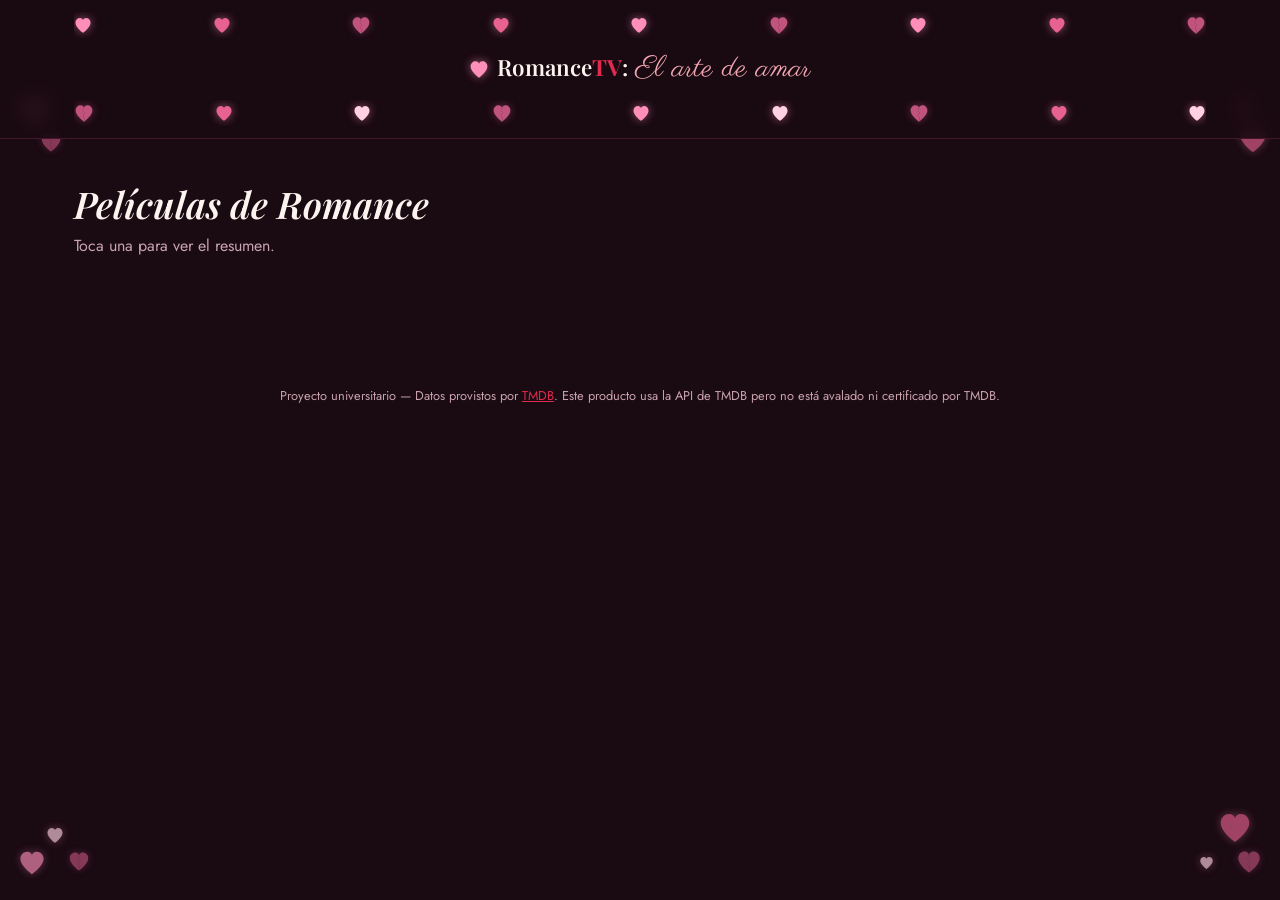
==== index.html @ 28c9f4a8 "Initial commit: Romance TV app Cliente estático (HTML/JS/CSS) que muestra favoritos de TMDB. config." ====
<!DOCTYPE html>
<html lang="es">
<head>
  <meta charset="UTF-8" />
  <meta name="viewport" content="width=device-width, initial-scale=1.0" />
  <title>RomanceTV: El arte de amar</title>
  <link rel="preconnect" href="https://fonts.googleapis.com" />
  <link rel="preconnect" href="https://fonts.gstatic.com" crossorigin />
  <link href="https://fonts.googleapis.com/css2?family=Playfair+Display:ital,wght@0,500;0,600;0,700;1,500;1,600&family=Parisienne&family=Jost:wght@300;400;500&display=swap" rel="stylesheet" />
  <link rel="stylesheet" href="style.css" />
</head>
<body>

  <svg class="sprite" aria-hidden="true" focusable="false">
    <symbol id="corazon" viewBox="0 0 100 94">
      <path fill="currentColor" d="M50 88C50 88 8 58 8 32 8 16 20 6 33 6c9 0 15 6 17 12 2-6 8-12 17-12 13 0 25 10 25 26 0 26-42 56-42 56z"></path>
    </symbol>
    <symbol id="mitad-izq" viewBox="0 0 100 94">
      <path fill="currentColor" d="M50 18c-2-6-8-12-17-12C20 6 8 16 8 32c0 26 42 56 42 56l2-20-8-12 10-12-10-12z"></path>
    </symbol>
    <symbol id="mitad-der" viewBox="0 0 100 94">
      <path fill="currentColor" d="M50 18c2-6 8-12 17-12 13 0 25 10 25 26 0 26-42 56-42 56l2-20-8-12 10-12-10-12z"></path>
    </symbol>
    <symbol id="petalo" viewBox="0 0 100 94">
      <path fill="currentColor" d="M50 6c24 16 36 42 16 66-10 12-22 12-32 0C14 48 26 22 50 6z"></path>
    </symbol>
    <symbol id="flor-sakura" viewBox="0 0 40 40">
      <g fill="currentColor">
        <circle cx="20" cy="9" r="8"></circle>
        <circle cx="30" cy="16" r="8"></circle>
        <circle cx="26" cy="27" r="8"></circle>
        <circle cx="14" cy="27" r="8"></circle>
        <circle cx="10" cy="16" r="8"></circle>
      </g>
      <circle cx="20" cy="18" r="3.5" fill="#f6c667"></circle>
    </symbol>
  </svg>

  <header class="header">
    <div class="header-inner">

      <div class="corazones-fila" aria-hidden="true">
        <svg><use href="#corazon"></use></svg>
        <svg><use href="#corazon"></use></svg>
        <span class="corazon-roto"><svg class="mitad mitad-izq"><use href="#mitad-izq"></use></svg><svg class="mitad mitad-der"><use href="#mitad-der"></use></svg></span>
        <svg><use href="#corazon"></use></svg>
        <svg><use href="#corazon"></use></svg>
        <span class="corazon-roto"><svg class="mitad mitad-izq"><use href="#mitad-izq"></use></svg><svg class="mitad mitad-der"><use href="#mitad-der"></use></svg></span>
        <svg><use href="#corazon"></use></svg>
        <svg><use href="#corazon"></use></svg>
        <span class="corazon-roto"><svg class="mitad mitad-izq"><use href="#mitad-izq"></use></svg><svg class="mitad mitad-der"><use href="#mitad-der"></use></svg></span>
      </div>

      <div class="logo">
        <svg class="logo-corazon" aria-hidden="true"><use href="#corazon"></use></svg>
        <span class="logo-text">Romance<strong>TV</strong>: <em class="script">El arte de amar</em></span>
      </div>

      <div class="corazones-fila" aria-hidden="true">
        <span class="corazon-roto"><svg class="mitad mitad-izq"><use href="#mitad-izq"></use></svg><svg class="mitad mitad-der"><use href="#mitad-der"></use></svg></span>
        <svg><use href="#corazon"></use></svg>
        <svg><use href="#corazon"></use></svg>
        <span class="corazon-roto"><svg class="mitad mitad-izq"><use href="#mitad-izq"></use></svg><svg class="mitad mitad-der"><use href="#mitad-der"></use></svg></span>
        <svg><use href="#corazon"></use></svg>
        <svg><use href="#corazon"></use></svg>
        <span class="corazon-roto"><svg class="mitad mitad-izq"><use href="#mitad-izq"></use></svg><svg class="mitad mitad-der"><use href="#mitad-der"></use></svg></span>
        <svg><use href="#corazon"></use></svg>
        <svg><use href="#corazon"></use></svg>
      </div>

    </div>
  </header>

  <!-- Corazones en las 4 esquinas de la pantalla -->
  <div class="esquina esquina-tl" aria-hidden="true">
    <svg class="e-corazon a"><use href="#corazon"></use></svg>
    <span class="e-corazon b corazon-roto"><svg class="mitad mitad-izq"><use href="#mitad-izq"></use></svg><svg class="mitad mitad-der"><use href="#mitad-der"></use></svg></span>
  </div>
  <div class="esquina esquina-tr" aria-hidden="true">
    <span class="e-corazon a corazon-roto"><svg class="mitad mitad-izq"><use href="#mitad-izq"></use></svg><svg class="mitad mitad-der"><use href="#mitad-der"></use></svg></span>
    <svg class="e-corazon b"><use href="#corazon"></use></svg>
  </div>
  <div class="esquina esquina-bl" aria-hidden="true">
    <svg class="e-corazon a"><use href="#corazon"></use></svg>
    <svg class="e-corazon b"><use href="#corazon"></use></svg>
    <span class="e-corazon c corazon-roto"><svg class="mitad mitad-izq"><use href="#mitad-izq"></use></svg><svg class="mitad mitad-der"><use href="#mitad-der"></use></svg></span>
  </div>
  <div class="esquina esquina-br" aria-hidden="true">
    <span class="e-corazon a corazon-roto"><svg class="mitad mitad-izq"><use href="#mitad-izq"></use></svg><svg class="mitad mitad-der"><use href="#mitad-der"></use></svg></span>
    <svg class="e-corazon b"><use href="#corazon"></use></svg>
    <svg class="e-corazon c"><use href="#corazon"></use></svg>
  </div>

  <!-- Árbol de cerezo floreciendo a la izquierda -->
  <div class="lado lado-izq" aria-hidden="true">
    <svg class="arbol" viewBox="0 0 200 820" preserveAspectRatio="xMinYMax meet">
      <path class="tronco" d="M28 815 C20 760 34 715 24 660 C16 610 30 570 26 520 C20 470 32 430 28 380 C24 330 34 300 30 250 C26 210 36 180 32 140 C29 110 36 95 34 70" fill="none" stroke="#6b4a3a" stroke-width="10" stroke-linecap="round"></path>
      <path class="rama" d="M26 520 C70 505 105 485 145 460" fill="none" stroke="#6b4a3a" stroke-width="7" stroke-linecap="round"></path>
      <path class="rama" d="M28 380 C75 368 115 345 160 320" fill="none" stroke="#6b4a3a" stroke-width="7" stroke-linecap="round"></path>
      <path class="rama" d="M32 140 C68 130 100 112 138 95" fill="none" stroke="#6b4a3a" stroke-width="6" stroke-linecap="round"></path>
      <path class="ramita" d="M34 70 C45 55 40 35 52 18" fill="none" stroke="#6b4a3a" stroke-width="4" stroke-linecap="round"></path>

      <use href="#flor-sakura" class="flor-crecer flor-a" x="133" y="428" width="34" height="34" style="animation-delay:0s"></use>
      <use href="#flor-sakura" class="flor-crecer flor-b" x="153" y="445" width="30" height="30" style="animation-delay:.2s"></use>
      <use href="#flor-sakura" class="flor-crecer flor-c" x="119" y="457" width="26" height="26" style="animation-delay:.4s"></use>
      <use href="#flor-sakura" class="flor-crecer flor-a" x="144" y="469" width="22" height="22" style="animation-delay:.6s"></use>
      <use href="#flor-sakura" class="flor-crecer flor-b" x="128" y="418" width="24" height="24" style="animation-delay:.8s"></use>
      <use href="#flor-sakura" class="flor-crecer flor-b" x="152" y="289" width="32" height="32" style="animation-delay:1s"></use>
      <use href="#flor-sakura" class="flor-crecer flor-a" x="171" y="306" width="28" height="28" style="animation-delay:1.2s"></use>
      <use href="#flor-sakura" class="flor-crecer flor-c" x="137" y="322" width="26" height="26" style="animation-delay:1.4s"></use>
      <use href="#flor-sakura" class="flor-crecer flor-b" x="161" y="329" width="22" height="22" style="animation-delay:1.6s"></use>
      <use href="#flor-sakura" class="flor-crecer flor-a" x="148" y="280" width="20" height="20" style="animation-delay:1.8s"></use>
      <use href="#flor-sakura" class="flor-crecer flor-a" x="130" y="70" width="30" height="30" style="animation-delay:2s"></use>
      <use href="#flor-sakura" class="flor-crecer flor-c" x="115" y="87" width="26" height="26" style="animation-delay:2.2s"></use>
      <use href="#flor-sakura" class="flor-crecer flor-b" x="127" y="59" width="22" height="22" style="animation-delay:2.4s"></use>
      <use href="#flor-sakura" class="flor-crecer flor-a" x="108" y="80" width="20" height="20" style="animation-delay:2.6s"></use>
      <use href="#flor-sakura" class="flor-crecer flor-b" x="47" y="0" width="22" height="22" style="animation-delay:2.8s"></use>
      <use href="#flor-sakura" class="flor-crecer flor-c" x="31" y="16" width="18" height="18" style="animation-delay:3s"></use>
      <use href="#flor-sakura" class="flor-crecer flor-a" x="57" y="22" width="16" height="16" style="animation-delay:3.2s"></use>
      <use href="#flor-sakura" class="flor-crecer flor-c" x="21" y="586" width="18" height="18" style="animation-delay:3.4s"></use>
      <use href="#flor-sakura" class="flor-crecer flor-a" x="18" y="427" width="16" height="16" style="animation-delay:3.6s"></use>
      <use href="#flor-sakura" class="flor-crecer flor-b" x="28" y="187" width="16" height="16" style="animation-delay:3.8s"></use>
    </svg>
  </div>

  <!-- Árbol de cerezo soltando pétalos a la derecha -->
  <div class="lado lado-der" aria-hidden="true">
    <svg class="arbol arbol-der" viewBox="0 0 200 820" preserveAspectRatio="xMinYMax meet">
      <path class="tronco" d="M28 815 C20 760 34 715 24 660 C16 610 30 570 26 520 C20 470 32 430 28 380 C24 330 34 300 30 250 C26 210 36 180 32 140 C29 110 36 95 34 70" fill="none" stroke="#6b4a3a" stroke-width="10" stroke-linecap="round"></path>
      <path class="rama" d="M26 520 C70 505 105 485 145 460" fill="none" stroke="#6b4a3a" stroke-width="7" stroke-linecap="round"></path>
      <path class="rama" d="M28 380 C75 368 115 345 160 320" fill="none" stroke="#6b4a3a" stroke-width="7" stroke-linecap="round"></path>
      <path class="rama" d="M32 140 C68 130 100 112 138 95" fill="none" stroke="#6b4a3a" stroke-width="6" stroke-linecap="round"></path>
      <path class="ramita" d="M34 70 C45 55 40 35 52 18" fill="none" stroke="#6b4a3a" stroke-width="4" stroke-linecap="round"></path>

      <use href="#flor-sakura" class="flor-quieta flor-a" x="133" y="428" width="30" height="30" style="animation-delay:0s"></use>
      <use href="#flor-sakura" class="flor-quieta flor-c" x="119" y="457" width="22" height="22" style="animation-delay:.5s"></use>
      <use href="#flor-sakura" class="flor-quieta flor-b" x="152" y="289" width="26" height="26" style="animation-delay:1s"></use>
      <use href="#flor-sakura" class="flor-quieta flor-a" x="161" y="329" width="18" height="18" style="animation-delay:1.5s"></use>
      <use href="#flor-sakura" class="flor-quieta flor-a" x="130" y="70" width="24" height="24" style="animation-delay:2s"></use>
      <use href="#flor-sakura" class="flor-quieta flor-c" x="108" y="80" width="16" height="16" style="animation-delay:2.5s"></use>
      <use href="#flor-sakura" class="flor-quieta flor-b" x="47" y="0" width="18" height="18" style="animation-delay:3s"></use>
      <use href="#flor-sakura" class="flor-quieta flor-a" x="21" y="586" width="14" height="14" style="animation-delay:1.2s"></use>
      <use href="#flor-sakura" class="flor-quieta flor-b" x="28" y="187" width="14" height="14" style="animation-delay:2.2s"></use>

      <use href="#petalo" class="petalo-cae-arbol pa-a" x="150" y="420" width="18" height="17" style="animation-delay:0s"></use>
      <use href="#petalo" class="petalo-cae-arbol pa-b" x="168" y="440" width="14" height="13" style="animation-delay:.9s"></use>
      <use href="#petalo" class="petalo-cae-arbol pa-c" x="132" y="450" width="20" height="19" style="animation-delay:1.8s"></use>
      <use href="#petalo" class="petalo-cae-arbol pa-a" x="168" y="290" width="16" height="15" style="animation-delay:2.6s"></use>
      <use href="#petalo" class="petalo-cae-arbol pa-b" x="185" y="305" width="14" height="13" style="animation-delay:3.4s"></use>
      <use href="#petalo" class="petalo-cae-arbol pa-c" x="150" y="315" width="18" height="17" style="animation-delay:4.2s"></use>
      <use href="#petalo" class="petalo-cae-arbol pa-a" x="145" y="70" width="16" height="15" style="animation-delay:5s"></use>
      <use href="#petalo" class="petalo-cae-arbol pa-b" x="128" y="85" width="14" height="13" style="animation-delay:5.8s"></use>
      <use href="#petalo" class="petalo-cae-arbol pa-c" x="138" y="55" width="18" height="17" style="animation-delay:6.6s"></use>
      <use href="#petalo" class="petalo-cae-arbol pa-a" x="58" y="-5" width="14" height="13" style="animation-delay:7.4s"></use>
      <use href="#petalo" class="petalo-cae-arbol pa-b" x="40" y="10" width="12" height="11" style="animation-delay:8.2s"></use>
      <use href="#petalo" class="petalo-cae-arbol pa-c" x="30" y="580" width="16" height="15" style="animation-delay:3.9s"></use>
      <use href="#petalo" class="petalo-cae-arbol pa-a" x="26" y="420" width="14" height="13" style="animation-delay:6.1s"></use>
      <use href="#petalo" class="petalo-cae-arbol pa-b" x="36" y="180" width="15" height="14" style="animation-delay:1.5s"></use>
    </svg>
  </div>

  <main class="main">
    <section class="view">
      <div class="view-heading">
        <h1>Películas de Romance</h1>
        <p class="view-subtitle">Toca una para ver el resumen.</p>
      </div>

      <div id="status-area" class="status-area"></div>

      <div id="results-grid" class="grid"></div>
    </section>
  </main>

  <div id="modal-overlay" class="modal-overlay" hidden>
    <div class="modal">
      <button id="modal-close" class="modal-close" aria-label="Cerrar">✕</button>
      <div id="modal-content" class="modal-content"></div>
    </div>
  </div>

  <footer class="footer">
    <p>Proyecto universitario — Datos provistos por <a href="https://www.themoviedb.org/" target="_blank" rel="noopener">TMDB</a>. Este producto usa la API de TMDB pero no está avalado ni certificado por TMDB.</p>
  </footer>

  <script type="module" src="script.js"></script>
</body>
</html>
---- style.css ----
:root {
  --noche: #1a0a12;
  --vino: #3d1023;
  --vino-suave: #43172a;
  --tarjeta: #2c1019;
  --pasion: #e02b4f;
  --pasion-fuerte: #c81e43;
  --rubor: #f2a7b3;
  --rubor-suave: #e7889c;
  --rosado-medio: #d97e93;
  --oro: #d9a441;
  --marfil: #fdf4f0;
  --texto-suave: #c9a3ae;
  --sakura-1: #ffd1e2;
  --sakura-2: #ff8fb8;
  --sakura-3: #e8628f;
  --sakura-roto: #c1547d;
  --tronco: #6b4a3a;
  --shadow: 0 10px 28px rgba(10, 2, 6, 0.45);
  --shadow-lg: 0 20px 48px rgba(10, 2, 6, 0.55);
  --radius: 16px;
  font-size: 16px;
}

* {
  box-sizing: border-box;
}

html {
  overflow-x: hidden;
}

body {
  margin: 0;
  font-family: "Jost", system-ui, sans-serif;
  background: var(--noche);
  color: var(--marfil);
  min-height: 100vh;
}

a {
  color: var(--pasion);
}

.sprite {
  position: absolute;
  width: 0;
  height: 0;
  overflow: hidden;
}

/* Header con corazones */
.header {
  position: sticky;
  top: 0;
  z-index: 30;
  background: rgba(26, 10, 18, 0.88);
  backdrop-filter: blur(10px);
  border-bottom: 1px solid var(--vino-suave);
}

.header-inner {
  max-width: 1180px;
  margin: 0 auto;
  padding: 12px 24px;
  display: flex;
  flex-direction: column;
  align-items: center;
  gap: 10px;
}

.logo {
  display: flex;
  align-items: center;
  gap: 8px;
  font-family: "Playfair Display", Georgia, serif;
  font-size: 1.4rem;
  font-weight: 600;
  color: var(--marfil);
  text-align: center;
}

.logo-corazon {
  width: 20px;
  height: 19px;
  color: var(--sakura-2);
  filter: drop-shadow(0 0 5px rgba(255, 143, 184, 0.6));
  animation: latido 2.4s ease-in-out infinite;
  flex-shrink: 0;
}

.logo-text strong {
  color: var(--pasion);
  font-weight: 700;
}

.logo-text em.script {
  font-family: "Parisienne", cursive;
  font-style: normal;
  font-weight: 400;
  color: var(--rubor);
  font-size: 1.35em;
  margin-left: 2px;
}

.corazones-fila {
  display: flex;
  align-items: center;
  justify-content: space-between;
  width: 100%;
  height: 26px;
  overflow: hidden;
}

.corazones-fila > svg {
  width: 18px;
  height: 17px;
  color: var(--sakura-2);
  flex-shrink: 0;
  filter: drop-shadow(0 0 5px rgba(255, 143, 184, 0.55));
  animation: latido 2.6s ease-in-out infinite;
}

.corazones-fila > svg:nth-child(2n) {
  animation-delay: 0.4s;
  color: var(--sakura-3);
}

.corazones-fila > svg:nth-child(3n) {
  animation-delay: 0.9s;
  color: var(--sakura-1);
}

.corazones-fila > .corazon-roto {
  width: 20px;
  height: 19px;
  flex-shrink: 0;
}

@keyframes latido {
  0%, 100% { transform: scale(1); }
  12% { transform: scale(1.15); }
  24% { transform: scale(0.97); }
  36% { transform: scale(1.1); }
  50% { transform: scale(1); }
}

/* Corazones rotos: dos mitades animadas de verdad, reutilizable en header y esquinas */
.corazon-roto {
  position: relative;
  display: inline-block;
}

.corazon-roto .mitad {
  position: absolute;
  inset: 0;
  width: 100%;
  height: 100%;
  color: var(--sakura-roto);
  filter: drop-shadow(0 0 4px rgba(193, 84, 125, 0.5));
  transform-box: fill-box;
  transform-origin: 50% 94%;
}

.corazon-roto .mitad-izq {
  animation: romper-izq 4.4s ease-in-out infinite;
}

.corazon-roto .mitad-der {
  animation: romper-der 4.4s ease-in-out infinite;
}

@keyframes romper-izq {
  0%, 52% { transform: translate(0, 0) rotate(0deg); }
  68% { transform: translate(-22%, 12%) rotate(-14deg); }
  84% { transform: translate(-8%, 4%) rotate(-5deg); }
  100% { transform: translate(0, 0) rotate(0deg); }
}

@keyframes romper-der {
  0%, 52% { transform: translate(0, 0) rotate(0deg); }
  68% { transform: translate(22%, 15%) rotate(15deg); }
  84% { transform: translate(8%, 5%) rotate(6deg); }
  100% { transform: translate(0, 0) rotate(0deg); }
}

/* Corazones en las esquinas */
.esquina {
  position: fixed;
  z-index: 1;
  pointer-events: none;
  opacity: 0.65;
}

.esquina-tl { top: 96px; left: 18px; }
.esquina-tr { top: 96px; right: 18px; }
.esquina-bl { bottom: 24px; left: 18px; }
.esquina-br { bottom: 24px; right: 18px; }

.e-corazon {
  position: absolute;
  color: var(--sakura-2);
  filter: drop-shadow(0 0 5px rgba(255, 143, 184, 0.5));
  animation: latido 3.2s ease-in-out infinite;
}

.e-corazon.corazon-roto {
  animation: none;
  filter: none;
}

.esquina-tl .a { width: 32px; height: 30px; top: 0; left: 0; animation-delay: 0.2s; }
.esquina-tl .b { width: 22px; height: 21px; top: 36px; left: 22px; animation-delay: 1.4s; }

.esquina-tr .a { width: 24px; height: 23px; top: 0; right: 6px; animation-delay: 0.6s; }
.esquina-tr .b { width: 30px; height: 28px; top: 30px; right: -6px; animation-delay: 1.8s; color: var(--sakura-3); }

.esquina-bl .a { width: 28px; height: 26px; bottom: 0; left: 0; animation-delay: 0.3s; }
.esquina-bl .b { width: 18px; height: 17px; bottom: 32px; left: 28px; animation-delay: 1.1s; color: var(--sakura-1); }
.esquina-bl .c { width: 22px; height: 21px; bottom: 4px; left: 50px; animation-delay: 2.1s; }

.esquina-br .a { width: 26px; height: 24px; bottom: 2px; right: 0; animation-delay: 0.9s; }
.esquina-br .b { width: 34px; height: 32px; bottom: 32px; right: 10px; animation-delay: 0.1s; color: var(--sakura-3); }
.esquina-br .c { width: 15px; height: 14px; bottom: 6px; right: 48px; animation-delay: 2.4s; color: var(--sakura-1); }

/* Árboles de cerezo a los lados: uno floreciendo, otro soltando pétalos */
.lado {
  position: fixed;
  top: 88px;
  bottom: 0;
  width: 190px;
  z-index: 1;
  pointer-events: none;
  display: none;
}

.lado-izq { left: 0; }
.lado-der { right: 0; }

.arbol {
  width: 100%;
  height: 100%;
  display: block;
  overflow: visible;
}

.arbol-der {
  transform: scaleX(-1);
}

.tronco,
.rama,
.ramita {
  stroke: var(--tronco);
  opacity: 0.9;
}

/* Flores que florecen cada vez más (árbol izquierdo) */
.flor-crecer {
  transform-box: fill-box;
  transform-origin: 50% 50%;
  animation: crecer-flor 3.8s ease-in-out infinite;
}

@keyframes crecer-flor {
  0% { transform: scale(0.1); opacity: 0.3; }
  40% { transform: scale(1); opacity: 1; }
  75% { transform: scale(1); opacity: 1; }
  100% { transform: scale(0.1); opacity: 0.3; }
}

/* Flores ya abiertas que se mecen (árbol derecho) */
.flor-quieta {
  transform-box: fill-box;
  transform-origin: 50% 50%;
  animation: mecer-flor 4.5s ease-in-out infinite;
}

@keyframes mecer-flor {
  0%, 100% { transform: rotate(-7deg) scale(0.95); }
  50% { transform: rotate(7deg) scale(1); }
}

.flor-a { color: var(--sakura-1); }
.flor-b { color: var(--sakura-2); }
.flor-c { color: var(--sakura-3); }

/* Pétalos que caen del árbol derecho */
.petalo-cae-arbol {
  opacity: 0;
  transform-box: fill-box;
  animation: caer-arbol 9s linear infinite;
}

.pa-a { color: var(--sakura-1); }
.pa-b { color: var(--sakura-2); }
.pa-c { color: var(--sakura-3); }

@keyframes caer-arbol {
  0% { transform: translate(0, 0) rotate(0deg); opacity: 0; }
  10% { opacity: 0.9; }
  50% { transform: translate(-16px, 320px) rotate(190deg); }
  88% { opacity: 0.45; }
  100% { transform: translate(12px, 660px) rotate(380deg); opacity: 0; }
}

@media (min-width: 1500px) {
  .lado { display: block; }
}

@media (min-width: 1700px) {
  .lado { width: 230px; }
  .esquina-tl, .esquina-bl { left: 70px; }
  .esquina-tr, .esquina-br { right: 70px; }
}

/* Main */
.main {
  max-width: 1180px;
  margin: 0 auto;
  padding: 40px 24px 64px;
  position: relative;
  z-index: 2;
}

.view-heading h1 {
  font-family: "Playfair Display", Georgia, serif;
  font-style: italic;
  font-size: 2.3rem;
  font-weight: 600;
  margin: 0 0 6px;
  color: var(--marfil);
}

.view-subtitle {
  margin: 0 0 28px;
  color: var(--texto-suave);
}

/* Status / loading / error */
.status-area {
  min-height: 0;
}

.status-message {
  display: flex;
  align-items: center;
  gap: 10px;
  padding: 16px 18px;
  border-radius: var(--radius);
  margin-bottom: 20px;
  font-size: 0.95rem;
}

.status-message.loading {
  background: var(--tarjeta);
  color: var(--rubor);
  border: 1px solid var(--vino-suave);
}

.status-message.error {
  background: #3a1016;
  color: #ff8f8f;
  border: 1px solid #6b2530;
}

.spinner {
  width: 18px;
  height: 18px;
  border: 3px solid var(--vino-suave);
  border-top-color: var(--pasion);
  border-radius: 50%;
  animation: spin 0.8s linear infinite;
  flex-shrink: 0;
}

@keyframes spin {
  to { transform: rotate(360deg); }
}

/* Grid & cards */
.grid {
  display: grid;
  grid-template-columns: repeat(auto-fill, minmax(190px, 1fr));
  gap: 22px;
}

.card {
  background: var(--tarjeta);
  border-radius: var(--radius);
  overflow: hidden;
  box-shadow: var(--shadow);
  transition: transform 0.18s ease, box-shadow 0.18s ease;
  position: relative;
  display: flex;
  flex-direction: column;
  cursor: pointer;
  border: 1px solid var(--vino-suave);
}

.card:hover {
  transform: translateY(-4px);
  box-shadow: var(--shadow-lg);
  border-color: var(--pasion);
}

.card-poster-wrap {
  position: relative;
  aspect-ratio: 2 / 3;
  background: linear-gradient(150deg, var(--rosado-medio) 0%, var(--rubor-suave) 100%);
  overflow: hidden;
}

.card-poster-wrap img {
  width: 100%;
  height: 100%;
  object-fit: cover;
  display: block;
}

.card-poster-wrap .no-poster {
  display: flex;
  align-items: center;
  justify-content: center;
  height: 100%;
  color: var(--marfil);
  font-size: 2rem;
  opacity: 0.7;
}

.card-rating {
  position: absolute;
  bottom: 8px;
  left: 8px;
  background: rgba(26, 10, 18, 0.75);
  color: var(--oro);
  font-size: 0.78rem;
  font-weight: 700;
  padding: 2px 8px;
  border-radius: 999px;
}

.card-body {
  padding: 12px 14px 16px;
  flex: 1;
  display: flex;
  flex-direction: column;
  gap: 4px;
}

.card-title {
  font-size: 0.95rem;
  font-weight: 700;
  color: var(--marfil);
  line-height: 1.25;
}

.card-year {
  font-size: 0.8rem;
  color: var(--texto-suave);
}

/* Modal de detalles */
.modal-overlay {
  position: fixed;
  inset: 0;
  background: rgba(10, 3, 6, 0.72);
  display: flex;
  align-items: center;
  justify-content: center;
  padding: 20px;
  z-index: 50;
}

.modal-overlay[hidden] {
  display: none;
}

.modal {
  background: var(--tarjeta);
  border: 1px solid var(--vino-suave);
  border-radius: var(--radius);
  box-shadow: var(--shadow-lg);
  max-width: 380px;
  width: 100%;
  max-height: 90vh;
  overflow-y: auto;
  position: relative;
  padding: 20px;
}

.modal-close {
  position: absolute;
  top: 10px;
  right: 10px;
  border: none;
  background: var(--vino-suave);
  color: var(--marfil);
  width: 30px;
  height: 30px;
  border-radius: 50%;
  cursor: pointer;
  font-size: 0.9rem;
}

.modal-poster {
  width: 100%;
  border-radius: var(--radius);
  margin-bottom: 14px;
}

.modal-content h2 {
  margin: 0 0 4px;
  font-family: "Playfair Display", Georgia, serif;
  color: var(--marfil);
  font-size: 1.35rem;
  font-weight: 600;
}

.modal-meta {
  margin: 0 0 12px;
  color: var(--pasion);
  font-weight: 600;
  font-size: 0.9rem;
}

.modal-overview {
  margin: 0;
  color: var(--texto-suave);
  line-height: 1.5;
}

/* Footer */
.footer {
  text-align: center;
  padding: 24px;
  color: var(--texto-suave);
  font-size: 0.8rem;
  position: relative;
  z-index: 2;
}

/* Responsive */
@media (max-width: 640px) {
  .corazones-fila > svg {
    width: 14px;
    height: 13px;
  }

  .corazones-fila > .corazon-roto {
    width: 16px;
    height: 15px;
  }
}
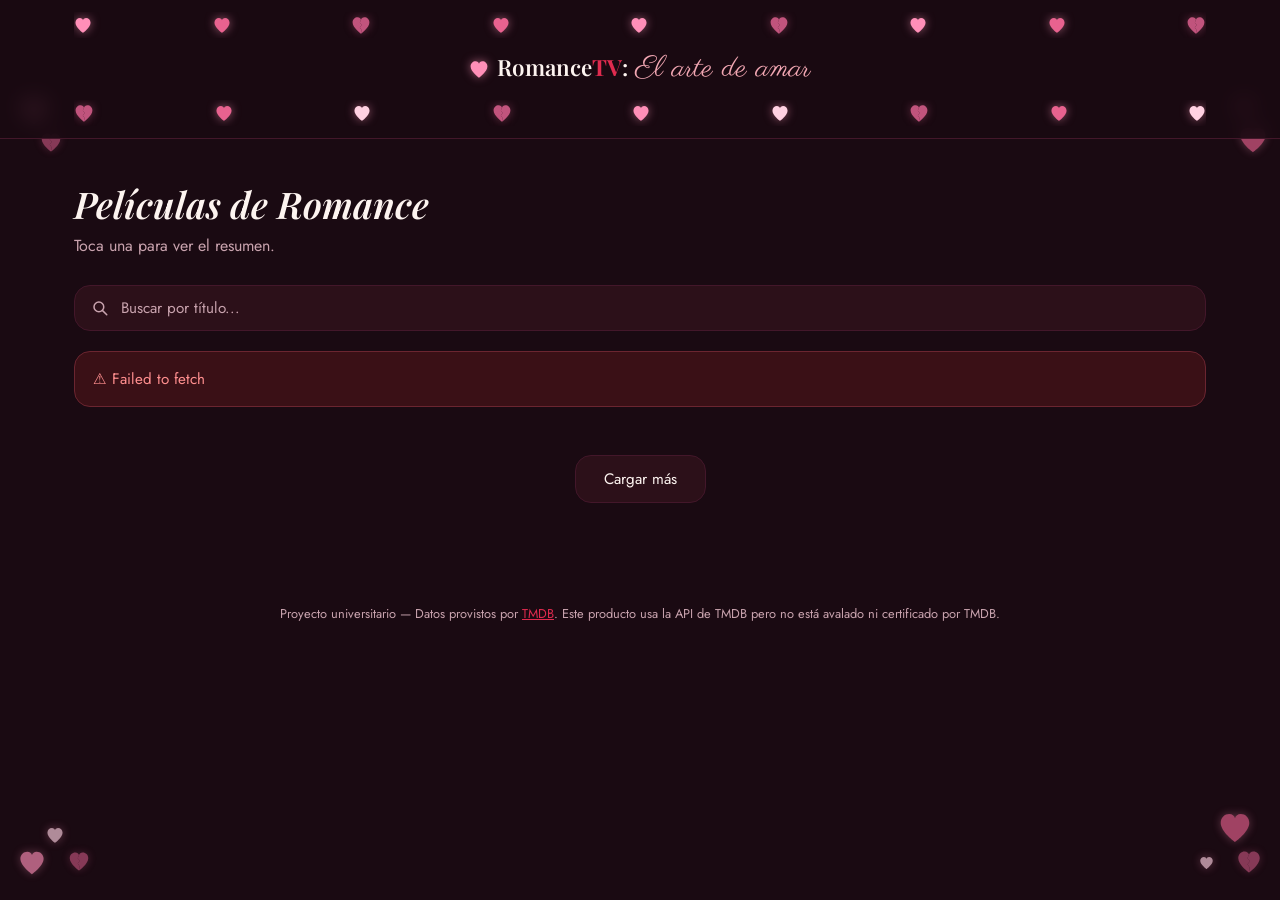
==== commit ba35862d: "Agrega paginación y búsqueda al catálogo fetchRomanceMovies(page) ahora manda el número de página a " ====
--- a/index.html
+++ b/index.html
@@ -23,6 +23,9 @@
     </symbol>
     <symbol id="petalo" viewBox="0 0 100 94">
       <path fill="currentColor" d="M50 6c24 16 36 42 16 66-10 12-22 12-32 0C14 48 26 22 50 6z"></path>
+    </symbol>
+    <symbol id="lupa" viewBox="0 0 24 24">
+      <path fill="none" stroke="currentColor" stroke-width="2" stroke-linecap="round" d="M15.5 15.5 21 21M17 10.5A6.5 6.5 0 1 1 4 10.5a6.5 6.5 0 0 1 13 0Z"></path>
     </symbol>
     <symbol id="flor-sakura" viewBox="0 0 40 40">
       <g fill="currentColor">
@@ -166,9 +169,16 @@
         <p class="view-subtitle">Toca una para ver el resumen.</p>
       </div>
 
+      <div class="search-bar">
+        <svg class="search-icon" aria-hidden="true"><use href="#lupa"></use></svg>
+        <input id="search-input" type="search" placeholder="Buscar por título..." aria-label="Buscar película" />
+      </div>
+
       <div id="status-area" class="status-area"></div>
 
       <div id="results-grid" class="grid"></div>
+
+      <button id="load-more" class="load-more" hidden>Cargar más</button>
     </section>
   </main>
 
--- a/style.css
+++ b/style.css
@@ -337,6 +337,59 @@
   color: var(--texto-suave);
 }
 
+/* Búsqueda */
+.search-bar {
+  display: flex;
+  align-items: center;
+  gap: 10px;
+  background: var(--tarjeta);
+  border: 1px solid var(--vino-suave);
+  border-radius: var(--radius);
+  padding: 10px 16px;
+  margin-bottom: 20px;
+}
+
+.search-icon {
+  width: 18px;
+  height: 18px;
+  color: var(--texto-suave);
+  flex-shrink: 0;
+}
+
+.search-bar input {
+  flex: 1;
+  background: none;
+  border: none;
+  outline: none;
+  font-family: inherit;
+  font-size: 0.95rem;
+  color: var(--marfil);
+}
+
+.search-bar input::placeholder {
+  color: var(--texto-suave);
+}
+
+/* Cargar más */
+.load-more {
+  display: block;
+  margin: 28px auto 0;
+  padding: 12px 28px;
+  background: var(--tarjeta);
+  color: var(--marfil);
+  border: 1px solid var(--vino-suave);
+  border-radius: var(--radius);
+  font-family: inherit;
+  font-size: 0.95rem;
+  cursor: pointer;
+  transition: border-color 0.18s ease, color 0.18s ease;
+}
+
+.load-more:hover {
+  border-color: var(--pasion);
+  color: var(--pasion);
+}
+
 /* Status / loading / error */
 .status-area {
   min-height: 0;
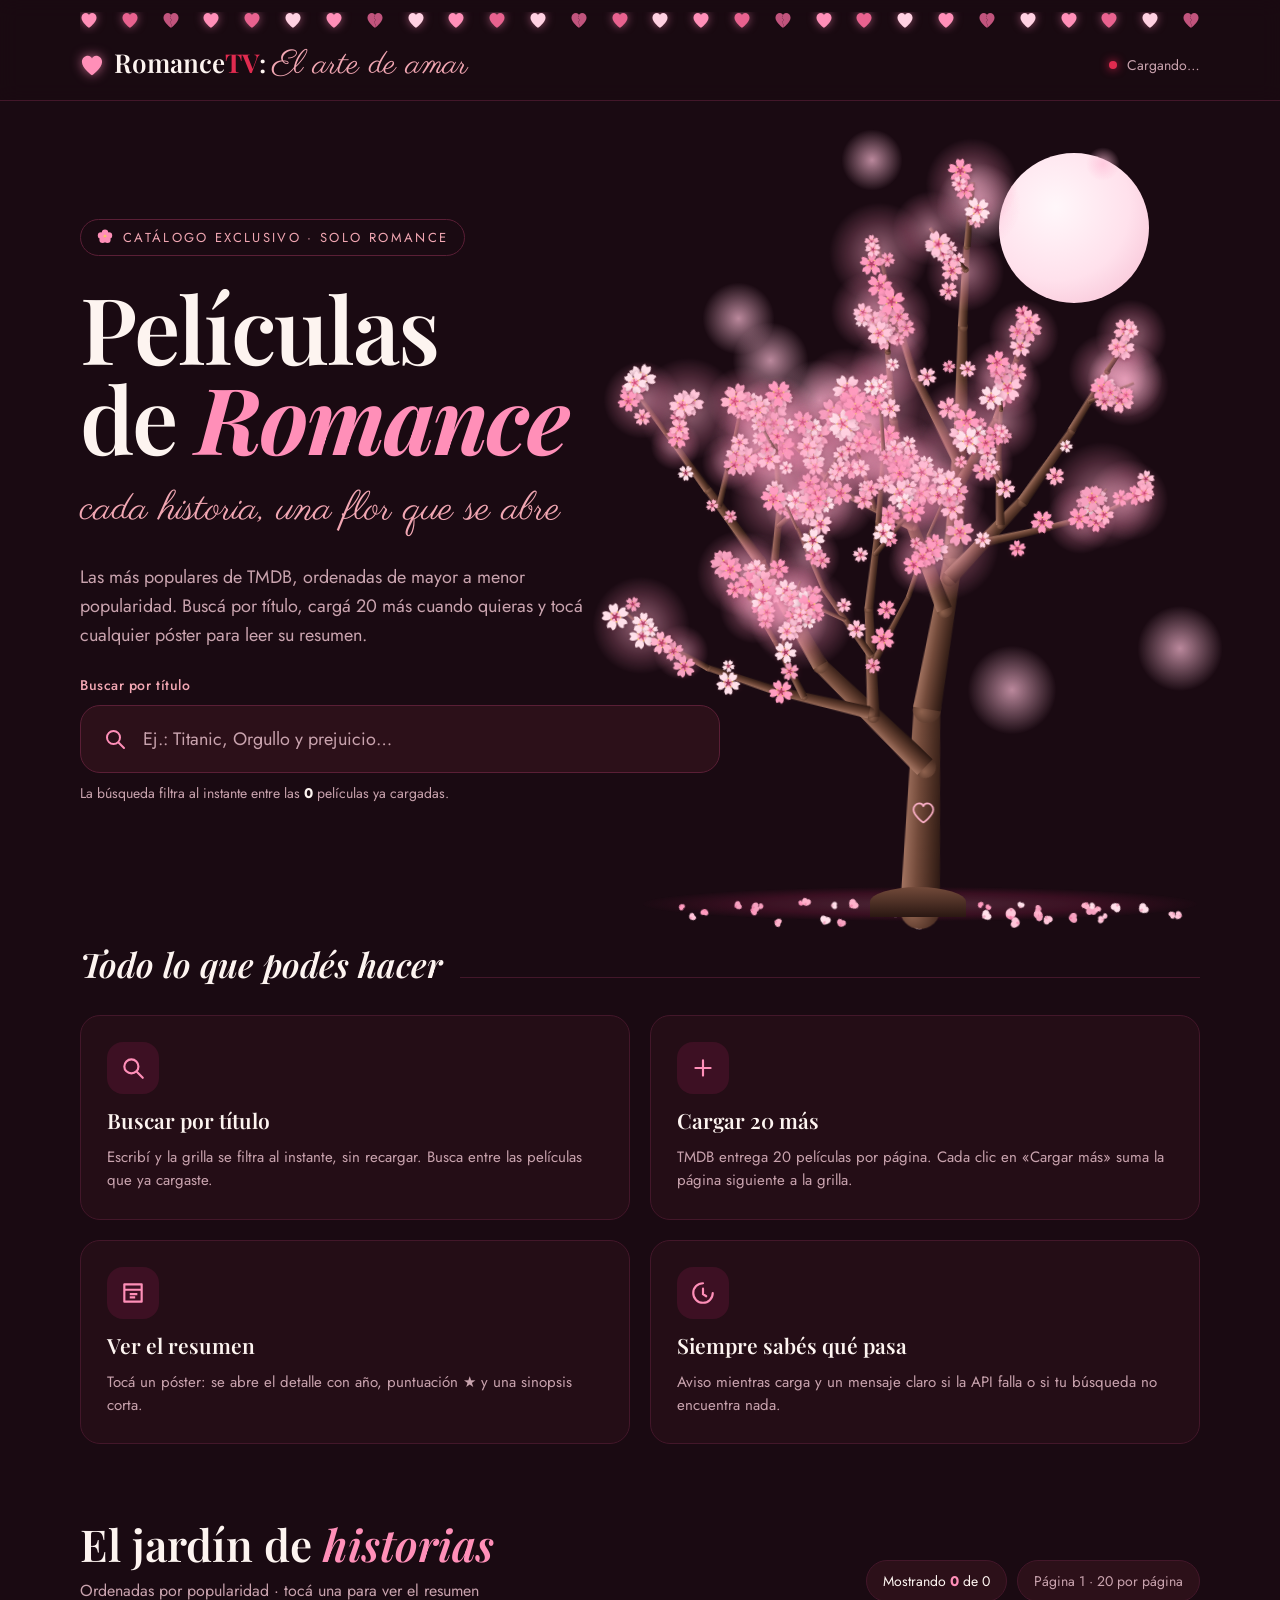
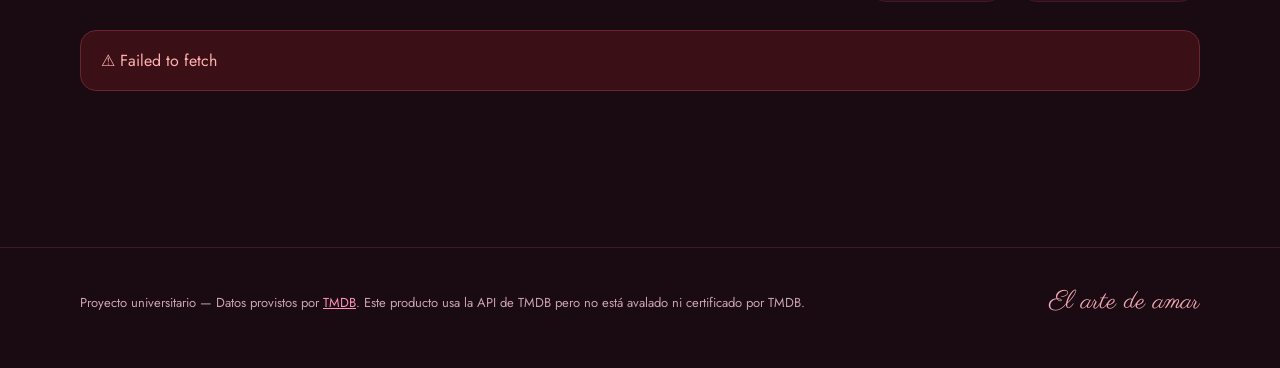
==== commit 50d1cbcd: "Rediseño Sakura: nuevo HTML/CSS y árbol de cerezo animado Hero con buscador, sección de funciones, c" ====
--- a/index.html
+++ b/index.html
@@ -6,7 +6,7 @@
   <title>RomanceTV: El arte de amar</title>
   <link rel="preconnect" href="https://fonts.googleapis.com" />
   <link rel="preconnect" href="https://fonts.gstatic.com" crossorigin />
-  <link href="https://fonts.googleapis.com/css2?family=Playfair+Display:ital,wght@0,500;0,600;0,700;1,500;1,600&family=Parisienne&family=Jost:wght@300;400;500&display=swap" rel="stylesheet" />
+  <link href="https://fonts.googleapis.com/css2?family=Playfair+Display:ital,wght@0,500;0,600;0,700;1,500;1,600;1,700&family=Parisienne&family=Jost:wght@300;400;500;600&display=swap" rel="stylesheet" />
   <link rel="stylesheet" href="style.css" />
 </head>
 <body>
@@ -21,178 +21,179 @@
     <symbol id="mitad-der" viewBox="0 0 100 94">
       <path fill="currentColor" d="M50 18c2-6 8-12 17-12 13 0 25 10 25 26 0 26-42 56-42 56l2-20-8-12 10-12-10-12z"></path>
     </symbol>
-    <symbol id="petalo" viewBox="0 0 100 94">
-      <path fill="currentColor" d="M50 6c24 16 36 42 16 66-10 12-22 12-32 0C14 48 26 22 50 6z"></path>
+    <!-- pétalo de sakura con la muesca en la punta -->
+    <symbol id="petalo" viewBox="-12 -2 24 32">
+      <path fill="currentColor" d="M0 28C-9 22-11 10-7 3C-5 0-2 0 0 3C2 0 5 0 7 3C11 10 9 22 0 28Z"></path>
+      <path fill="#e0487e" opacity=".35" d="M0 28C-3 24-3 19 0 16C3 19 3 24 0 28Z"></path>
+    </symbol>
+    <!-- flor de sakura: 5 pétalos, estambres y centro -->
+    <symbol id="sakura" viewBox="-25 -25 50 50">
+      <g fill="currentColor">
+        <path d="M0 -3C-8 -9 -11 -19 -5 -24L0 -20.5L5 -24C11 -19 8 -9 0 -3Z"></path>
+        <path transform="rotate(72)" d="M0 -3C-8 -9 -11 -19 -5 -24L0 -20.5L5 -24C11 -19 8 -9 0 -3Z"></path>
+        <path transform="rotate(144)" d="M0 -3C-8 -9 -11 -19 -5 -24L0 -20.5L5 -24C11 -19 8 -9 0 -3Z"></path>
+        <path transform="rotate(216)" d="M0 -3C-8 -9 -11 -19 -5 -24L0 -20.5L5 -24C11 -19 8 -9 0 -3Z"></path>
+        <path transform="rotate(288)" d="M0 -3C-8 -9 -11 -19 -5 -24L0 -20.5L5 -24C11 -19 8 -9 0 -3Z"></path>
+      </g>
+      <circle r="9" fill="#ff5c93" opacity=".3"></circle>
+      <path d="M0 0L5.3 -7.3M0 0L8.6 2.8M0 0L0 9M0 0L-8.6 2.8M0 0L-5.3 -7.3" stroke="#d6336c" stroke-width=".9" stroke-linecap="round" fill="none"></path>
+      <g fill="#ffd36b">
+        <circle cx="5.3" cy="-7.3" r="1.5"></circle><circle cx="8.6" cy="2.8" r="1.5"></circle><circle cx="0" cy="9" r="1.5"></circle><circle cx="-8.6" cy="2.8" r="1.5"></circle><circle cx="-5.3" cy="-7.3" r="1.5"></circle>
+      </g>
+    </symbol>
+    <!-- flor simple (íconos, spinner, botón) -->
+    <symbol id="flor" viewBox="0 0 40 40">
+      <g fill="currentColor">
+        <circle cx="20" cy="9" r="8"></circle><circle cx="30" cy="16" r="8"></circle><circle cx="26" cy="27" r="8"></circle><circle cx="14" cy="27" r="8"></circle><circle cx="10" cy="16" r="8"></circle>
+      </g>
+      <circle cx="20" cy="18" r="3.5" fill="#f6c667"></circle>
     </symbol>
     <symbol id="lupa" viewBox="0 0 24 24">
       <path fill="none" stroke="currentColor" stroke-width="2" stroke-linecap="round" d="M15.5 15.5 21 21M17 10.5A6.5 6.5 0 1 1 4 10.5a6.5 6.5 0 0 1 13 0Z"></path>
     </symbol>
-    <symbol id="flor-sakura" viewBox="0 0 40 40">
-      <g fill="currentColor">
-        <circle cx="20" cy="9" r="8"></circle>
-        <circle cx="30" cy="16" r="8"></circle>
-        <circle cx="26" cy="27" r="8"></circle>
-        <circle cx="14" cy="27" r="8"></circle>
-        <circle cx="10" cy="16" r="8"></circle>
-      </g>
-      <circle cx="20" cy="18" r="3.5" fill="#f6c667"></circle>
+    <symbol id="mas" viewBox="0 0 24 24">
+      <path fill="none" stroke="currentColor" stroke-width="2" stroke-linecap="round" d="M12 5v14M5 12h14"></path>
+    </symbol>
+    <symbol id="ficha" viewBox="0 0 24 24">
+      <path fill="none" stroke="currentColor" stroke-width="2" stroke-linejoin="round" d="M4 4h16v16H4zM4 9h16M9 13h7M9 16h5"></path>
+    </symbol>
+    <symbol id="reloj" viewBox="0 0 24 24">
+      <path fill="none" stroke="currentColor" stroke-width="2" stroke-linecap="round" d="M12 3a9 9 0 1 0 9 9M12 8v5l3 2"></path>
+    </symbol>
+    <symbol id="cerrar" viewBox="0 0 24 24">
+      <path fill="none" stroke="currentColor" stroke-width="2.2" stroke-linecap="round" d="M6 6l12 12M18 6 6 18"></path>
     </symbol>
   </svg>
 
+  <!-- Lluvia de pétalos por toda la página (la llena sakura.js) -->
+  <div id="lluvia" class="lluvia" aria-hidden="true"></div>
+
   <header class="header">
+    <div id="corazones" class="corazones-fila" aria-hidden="true"></div>
     <div class="header-inner">
-
-      <div class="corazones-fila" aria-hidden="true">
-        <svg><use href="#corazon"></use></svg>
-        <svg><use href="#corazon"></use></svg>
-        <span class="corazon-roto"><svg class="mitad mitad-izq"><use href="#mitad-izq"></use></svg><svg class="mitad mitad-der"><use href="#mitad-der"></use></svg></span>
-        <svg><use href="#corazon"></use></svg>
-        <svg><use href="#corazon"></use></svg>
-        <span class="corazon-roto"><svg class="mitad mitad-izq"><use href="#mitad-izq"></use></svg><svg class="mitad mitad-der"><use href="#mitad-der"></use></svg></span>
-        <svg><use href="#corazon"></use></svg>
-        <svg><use href="#corazon"></use></svg>
-        <span class="corazon-roto"><svg class="mitad mitad-izq"><use href="#mitad-izq"></use></svg><svg class="mitad mitad-der"><use href="#mitad-der"></use></svg></span>
+      <div class="logo">
+        <svg class="logo-corazon latido" aria-hidden="true"><use href="#corazon"></use></svg>
+        <span>Romance<strong>TV</strong>: <em class="script">El arte de amar</em></span>
       </div>
-
-      <div class="logo">
-        <svg class="logo-corazon" aria-hidden="true"><use href="#corazon"></use></svg>
-        <span class="logo-text">Romance<strong>TV</strong>: <em class="script">El arte de amar</em></span>
-      </div>
-
-      <div class="corazones-fila" aria-hidden="true">
-        <span class="corazon-roto"><svg class="mitad mitad-izq"><use href="#mitad-izq"></use></svg><svg class="mitad mitad-der"><use href="#mitad-der"></use></svg></span>
-        <svg><use href="#corazon"></use></svg>
-        <svg><use href="#corazon"></use></svg>
-        <span class="corazon-roto"><svg class="mitad mitad-izq"><use href="#mitad-izq"></use></svg><svg class="mitad mitad-der"><use href="#mitad-der"></use></svg></span>
-        <svg><use href="#corazon"></use></svg>
-        <svg><use href="#corazon"></use></svg>
-        <span class="corazon-roto"><svg class="mitad mitad-izq"><use href="#mitad-izq"></use></svg><svg class="mitad mitad-der"><use href="#mitad-der"></use></svg></span>
-        <svg><use href="#corazon"></use></svg>
-        <svg><use href="#corazon"></use></svg>
-      </div>
-
+      <p class="header-estado">
+        <span class="punto" aria-hidden="true"></span>
+        <span id="header-count">Cargando…</span>
+      </p>
     </div>
   </header>
 
-  <!-- Corazones en las 4 esquinas de la pantalla -->
-  <div class="esquina esquina-tl" aria-hidden="true">
-    <svg class="e-corazon a"><use href="#corazon"></use></svg>
-    <span class="e-corazon b corazon-roto"><svg class="mitad mitad-izq"><use href="#mitad-izq"></use></svg><svg class="mitad mitad-der"><use href="#mitad-der"></use></svg></span>
-  </div>
-  <div class="esquina esquina-tr" aria-hidden="true">
-    <span class="e-corazon a corazon-roto"><svg class="mitad mitad-izq"><use href="#mitad-izq"></use></svg><svg class="mitad mitad-der"><use href="#mitad-der"></use></svg></span>
-    <svg class="e-corazon b"><use href="#corazon"></use></svg>
-  </div>
-  <div class="esquina esquina-bl" aria-hidden="true">
-    <svg class="e-corazon a"><use href="#corazon"></use></svg>
-    <svg class="e-corazon b"><use href="#corazon"></use></svg>
-    <span class="e-corazon c corazon-roto"><svg class="mitad mitad-izq"><use href="#mitad-izq"></use></svg><svg class="mitad mitad-der"><use href="#mitad-der"></use></svg></span>
-  </div>
-  <div class="esquina esquina-br" aria-hidden="true">
-    <span class="e-corazon a corazon-roto"><svg class="mitad mitad-izq"><use href="#mitad-izq"></use></svg><svg class="mitad mitad-der"><use href="#mitad-der"></use></svg></span>
-    <svg class="e-corazon b"><use href="#corazon"></use></svg>
-    <svg class="e-corazon c"><use href="#corazon"></use></svg>
-  </div>
+  <main>
+    <!-- HERO -->
+    <section class="hero">
+      <div class="hero-texto">
+        <p class="kicker rise" style="--d:.1s">
+          <svg aria-hidden="true"><use href="#flor"></use></svg>
+          Catálogo exclusivo · solo romance
+        </p>
+        <h1>
+          <span class="rise" style="--d:.25s">Películas</span>
+          <span class="rise" style="--d:.4s">de <em>Romance</em></span>
+        </h1>
+        <p class="hero-script script rise" style="--d:.6s">cada historia, una flor que se abre</p>
+        <p class="hero-bajada rise" style="--d:.75s">Las más populares de TMDB, ordenadas de mayor a menor popularidad. Buscá por título, cargá 20 más cuando quieras y tocá cualquier póster para leer su resumen.</p>
 
-  <!-- Árbol de cerezo floreciendo a la izquierda -->
-  <div class="lado lado-izq" aria-hidden="true">
-    <svg class="arbol" viewBox="0 0 200 820" preserveAspectRatio="xMinYMax meet">
-      <path class="tronco" d="M28 815 C20 760 34 715 24 660 C16 610 30 570 26 520 C20 470 32 430 28 380 C24 330 34 300 30 250 C26 210 36 180 32 140 C29 110 36 95 34 70" fill="none" stroke="#6b4a3a" stroke-width="10" stroke-linecap="round"></path>
-      <path class="rama" d="M26 520 C70 505 105 485 145 460" fill="none" stroke="#6b4a3a" stroke-width="7" stroke-linecap="round"></path>
-      <path class="rama" d="M28 380 C75 368 115 345 160 320" fill="none" stroke="#6b4a3a" stroke-width="7" stroke-linecap="round"></path>
-      <path class="rama" d="M32 140 C68 130 100 112 138 95" fill="none" stroke="#6b4a3a" stroke-width="6" stroke-linecap="round"></path>
-      <path class="ramita" d="M34 70 C45 55 40 35 52 18" fill="none" stroke="#6b4a3a" stroke-width="4" stroke-linecap="round"></path>
-
-      <use href="#flor-sakura" class="flor-crecer flor-a" x="133" y="428" width="34" height="34" style="animation-delay:0s"></use>
-      <use href="#flor-sakura" class="flor-crecer flor-b" x="153" y="445" width="30" height="30" style="animation-delay:.2s"></use>
-      <use href="#flor-sakura" class="flor-crecer flor-c" x="119" y="457" width="26" height="26" style="animation-delay:.4s"></use>
-      <use href="#flor-sakura" class="flor-crecer flor-a" x="144" y="469" width="22" height="22" style="animation-delay:.6s"></use>
-      <use href="#flor-sakura" class="flor-crecer flor-b" x="128" y="418" width="24" height="24" style="animation-delay:.8s"></use>
-      <use href="#flor-sakura" class="flor-crecer flor-b" x="152" y="289" width="32" height="32" style="animation-delay:1s"></use>
-      <use href="#flor-sakura" class="flor-crecer flor-a" x="171" y="306" width="28" height="28" style="animation-delay:1.2s"></use>
-      <use href="#flor-sakura" class="flor-crecer flor-c" x="137" y="322" width="26" height="26" style="animation-delay:1.4s"></use>
-      <use href="#flor-sakura" class="flor-crecer flor-b" x="161" y="329" width="22" height="22" style="animation-delay:1.6s"></use>
-      <use href="#flor-sakura" class="flor-crecer flor-a" x="148" y="280" width="20" height="20" style="animation-delay:1.8s"></use>
-      <use href="#flor-sakura" class="flor-crecer flor-a" x="130" y="70" width="30" height="30" style="animation-delay:2s"></use>
-      <use href="#flor-sakura" class="flor-crecer flor-c" x="115" y="87" width="26" height="26" style="animation-delay:2.2s"></use>
-      <use href="#flor-sakura" class="flor-crecer flor-b" x="127" y="59" width="22" height="22" style="animation-delay:2.4s"></use>
-      <use href="#flor-sakura" class="flor-crecer flor-a" x="108" y="80" width="20" height="20" style="animation-delay:2.6s"></use>
-      <use href="#flor-sakura" class="flor-crecer flor-b" x="47" y="0" width="22" height="22" style="animation-delay:2.8s"></use>
-      <use href="#flor-sakura" class="flor-crecer flor-c" x="31" y="16" width="18" height="18" style="animation-delay:3s"></use>
-      <use href="#flor-sakura" class="flor-crecer flor-a" x="57" y="22" width="16" height="16" style="animation-delay:3.2s"></use>
-      <use href="#flor-sakura" class="flor-crecer flor-c" x="21" y="586" width="18" height="18" style="animation-delay:3.4s"></use>
-      <use href="#flor-sakura" class="flor-crecer flor-a" x="18" y="427" width="16" height="16" style="animation-delay:3.6s"></use>
-      <use href="#flor-sakura" class="flor-crecer flor-b" x="28" y="187" width="16" height="16" style="animation-delay:3.8s"></use>
-    </svg>
-  </div>
-
-  <!-- Árbol de cerezo soltando pétalos a la derecha -->
-  <div class="lado lado-der" aria-hidden="true">
-    <svg class="arbol arbol-der" viewBox="0 0 200 820" preserveAspectRatio="xMinYMax meet">
-      <path class="tronco" d="M28 815 C20 760 34 715 24 660 C16 610 30 570 26 520 C20 470 32 430 28 380 C24 330 34 300 30 250 C26 210 36 180 32 140 C29 110 36 95 34 70" fill="none" stroke="#6b4a3a" stroke-width="10" stroke-linecap="round"></path>
-      <path class="rama" d="M26 520 C70 505 105 485 145 460" fill="none" stroke="#6b4a3a" stroke-width="7" stroke-linecap="round"></path>
-      <path class="rama" d="M28 380 C75 368 115 345 160 320" fill="none" stroke="#6b4a3a" stroke-width="7" stroke-linecap="round"></path>
-      <path class="rama" d="M32 140 C68 130 100 112 138 95" fill="none" stroke="#6b4a3a" stroke-width="6" stroke-linecap="round"></path>
-      <path class="ramita" d="M34 70 C45 55 40 35 52 18" fill="none" stroke="#6b4a3a" stroke-width="4" stroke-linecap="round"></path>
-
-      <use href="#flor-sakura" class="flor-quieta flor-a" x="133" y="428" width="30" height="30" style="animation-delay:0s"></use>
-      <use href="#flor-sakura" class="flor-quieta flor-c" x="119" y="457" width="22" height="22" style="animation-delay:.5s"></use>
-      <use href="#flor-sakura" class="flor-quieta flor-b" x="152" y="289" width="26" height="26" style="animation-delay:1s"></use>
-      <use href="#flor-sakura" class="flor-quieta flor-a" x="161" y="329" width="18" height="18" style="animation-delay:1.5s"></use>
-      <use href="#flor-sakura" class="flor-quieta flor-a" x="130" y="70" width="24" height="24" style="animation-delay:2s"></use>
-      <use href="#flor-sakura" class="flor-quieta flor-c" x="108" y="80" width="16" height="16" style="animation-delay:2.5s"></use>
-      <use href="#flor-sakura" class="flor-quieta flor-b" x="47" y="0" width="18" height="18" style="animation-delay:3s"></use>
-      <use href="#flor-sakura" class="flor-quieta flor-a" x="21" y="586" width="14" height="14" style="animation-delay:1.2s"></use>
-      <use href="#flor-sakura" class="flor-quieta flor-b" x="28" y="187" width="14" height="14" style="animation-delay:2.2s"></use>
-
-      <use href="#petalo" class="petalo-cae-arbol pa-a" x="150" y="420" width="18" height="17" style="animation-delay:0s"></use>
-      <use href="#petalo" class="petalo-cae-arbol pa-b" x="168" y="440" width="14" height="13" style="animation-delay:.9s"></use>
-      <use href="#petalo" class="petalo-cae-arbol pa-c" x="132" y="450" width="20" height="19" style="animation-delay:1.8s"></use>
-      <use href="#petalo" class="petalo-cae-arbol pa-a" x="168" y="290" width="16" height="15" style="animation-delay:2.6s"></use>
-      <use href="#petalo" class="petalo-cae-arbol pa-b" x="185" y="305" width="14" height="13" style="animation-delay:3.4s"></use>
-      <use href="#petalo" class="petalo-cae-arbol pa-c" x="150" y="315" width="18" height="17" style="animation-delay:4.2s"></use>
-      <use href="#petalo" class="petalo-cae-arbol pa-a" x="145" y="70" width="16" height="15" style="animation-delay:5s"></use>
-      <use href="#petalo" class="petalo-cae-arbol pa-b" x="128" y="85" width="14" height="13" style="animation-delay:5.8s"></use>
-      <use href="#petalo" class="petalo-cae-arbol pa-c" x="138" y="55" width="18" height="17" style="animation-delay:6.6s"></use>
-      <use href="#petalo" class="petalo-cae-arbol pa-a" x="58" y="-5" width="14" height="13" style="animation-delay:7.4s"></use>
-      <use href="#petalo" class="petalo-cae-arbol pa-b" x="40" y="10" width="12" height="11" style="animation-delay:8.2s"></use>
-      <use href="#petalo" class="petalo-cae-arbol pa-c" x="30" y="580" width="16" height="15" style="animation-delay:3.9s"></use>
-      <use href="#petalo" class="petalo-cae-arbol pa-a" x="26" y="420" width="14" height="13" style="animation-delay:6.1s"></use>
-      <use href="#petalo" class="petalo-cae-arbol pa-b" x="36" y="180" width="15" height="14" style="animation-delay:1.5s"></use>
-    </svg>
-  </div>
-
-  <main class="main">
-    <section class="view">
-      <div class="view-heading">
-        <h1>Películas de Romance</h1>
-        <p class="view-subtitle">Toca una para ver el resumen.</p>
+        <div class="buscador rise" style="--d:.9s">
+          <label for="search-input">Buscar por título</label>
+          <div class="search-bar">
+            <svg class="lupa" aria-hidden="true"><use href="#lupa"></use></svg>
+            <input id="search-input" type="search" placeholder="Ej.: Titanic, Orgullo y prejuicio…" autocomplete="off" />
+          </div>
+          <p class="ayuda">La búsqueda filtra al instante entre las <strong id="search-count">0</strong> películas ya cargadas.</p>
+        </div>
       </div>
 
-      <div class="search-bar">
-        <svg class="search-icon" aria-hidden="true"><use href="#lupa"></use></svg>
-        <input id="search-input" type="search" placeholder="Buscar por título..." aria-label="Buscar película" />
+      <!-- Árbol de cerezo: lo arma sakura.js -->
+      <div class="tree-stage" aria-hidden="true">
+        <div id="tree" class="tree">
+          <div class="moon"></div>
+          <div class="ground"></div>
+          <div class="flare"></div>
+        </div>
+      </div>
+    </section>
+
+    <!-- QUÉ PODÉS HACER -->
+    <section class="funciones">
+      <div class="titulo-linea">
+        <h2>Todo lo que podés hacer</h2>
+        <span aria-hidden="true"></span>
+      </div>
+      <div class="funciones-grid">
+        <article class="feat rise" style="--d:1s">
+          <div class="feat-ico"><svg aria-hidden="true"><use href="#lupa"></use></svg></div>
+          <h3>Buscar por título</h3>
+          <p>Escribí y la grilla se filtra al instante, sin recargar. Busca entre las películas que ya cargaste.</p>
+        </article>
+        <article class="feat rise" style="--d:1.1s">
+          <div class="feat-ico"><svg aria-hidden="true"><use href="#mas"></use></svg></div>
+          <h3>Cargar 20 más</h3>
+          <p>TMDB entrega 20 películas por página. Cada clic en «Cargar más» suma la página siguiente a la grilla.</p>
+        </article>
+        <article class="feat rise" style="--d:1.2s">
+          <div class="feat-ico"><svg aria-hidden="true"><use href="#ficha"></use></svg></div>
+          <h3>Ver el resumen</h3>
+          <p>Tocá un póster: se abre el detalle con año, puntuación ★ y una sinopsis corta.</p>
+        </article>
+        <article class="feat rise" style="--d:1.3s">
+          <div class="feat-ico"><svg aria-hidden="true"><use href="#reloj"></use></svg></div>
+          <h3>Siempre sabés qué pasa</h3>
+          <p>Aviso mientras carga y un mensaje claro si la API falla o si tu búsqueda no encuentra nada.</p>
+        </article>
+      </div>
+    </section>
+
+    <!-- CATÁLOGO -->
+    <section class="catalogo">
+      <div class="catalogo-head">
+        <div>
+          <h2>El jardín de <em>historias</em></h2>
+          <p>Ordenadas por popularidad · tocá una para ver el resumen</p>
+        </div>
+        <div class="chips">
+          <span class="chip">Mostrando <strong id="shown-count">0</strong> de <span id="loaded-count">0</span></span>
+          <span class="chip chip-suave" id="page-info">Página 1 · 20 por página</span>
+        </div>
       </div>
 
       <div id="status-area" class="status-area"></div>
 
       <div id="results-grid" class="grid"></div>
 
-      <button id="load-more" class="load-more" hidden>Cargar más</button>
+      <div class="mas-zona">
+        <button id="load-more" class="load-more" type="button" hidden>
+          <span class="ring" aria-hidden="true"></span>
+          <svg class="load-more-flor" aria-hidden="true"><use href="#flor"></use></svg>
+          <span id="load-more-label">Cargar 20 más</span>
+        </button>
+        <div id="fin" class="fin" hidden>
+          <p class="script">Recorriste todo el jardín</p>
+          <p>No hay más páginas para cargar.</p>
+        </div>
+      </div>
     </section>
   </main>
 
+  <footer class="footer">
+    <p>Proyecto universitario — Datos provistos por <a href="https://www.themoviedb.org/" target="_blank" rel="noopener">TMDB</a>. Este producto usa la API de TMDB pero no está avalado ni certificado por TMDB.</p>
+    <p class="script footer-firma">El arte de amar</p>
+  </footer>
+
   <div id="modal-overlay" class="modal-overlay" hidden>
-    <div class="modal">
-      <button id="modal-close" class="modal-close" aria-label="Cerrar">✕</button>
+    <div class="modal" role="dialog" aria-modal="true" aria-label="Resumen de la película">
+      <div id="modal-burst" class="burst" aria-hidden="true"></div>
+      <button id="modal-close" class="modal-close" type="button" aria-label="Cerrar resumen">
+        <svg aria-hidden="true"><use href="#cerrar"></use></svg>
+      </button>
       <div id="modal-content" class="modal-content"></div>
     </div>
   </div>
 
-  <footer class="footer">
-    <p>Proyecto universitario — Datos provistos por <a href="https://www.themoviedb.org/" target="_blank" rel="noopener">TMDB</a>. Este producto usa la API de TMDB pero no está avalado ni certificado por TMDB.</p>
-  </footer>
-
+  <script type="module" src="sakura.js"></script>
   <script type="module" src="script.js"></script>
 </body>
 </html>
--- a/style.css
+++ b/style.css
@@ -2,12 +2,11 @@
   --noche: #1a0a12;
   --vino: #3d1023;
   --vino-suave: #43172a;
+  --borde: #5a1f36;
+  --panel: #240d16;
   --tarjeta: #2c1019;
   --pasion: #e02b4f;
-  --pasion-fuerte: #c81e43;
   --rubor: #f2a7b3;
-  --rubor-suave: #e7889c;
-  --rosado-medio: #d97e93;
   --oro: #d9a441;
   --marfil: #fdf4f0;
   --texto-suave: #c9a3ae;
@@ -15,20 +14,15 @@
   --sakura-2: #ff8fb8;
   --sakura-3: #e8628f;
   --sakura-roto: #c1547d;
-  --tronco: #6b4a3a;
-  --shadow: 0 10px 28px rgba(10, 2, 6, 0.45);
-  --shadow-lg: 0 20px 48px rgba(10, 2, 6, 0.55);
-  --radius: 16px;
-  font-size: 16px;
-}
-
-* {
-  box-sizing: border-box;
-}
-
-html {
-  overflow-x: hidden;
-}
+  --serif: "Playfair Display", Georgia, serif;
+  --script: "Parisienne", cursive;
+  --lado: 80px;
+  --ease: cubic-bezier(.2, .8, .2, 1);
+}
+
+* { box-sizing: border-box; }
+
+html { overflow-x: hidden; }
 
 body {
   margin: 0;
@@ -36,119 +30,70 @@
   background: var(--noche);
   color: var(--marfil);
   min-height: 100vh;
-}
-
-a {
-  color: var(--pasion);
-}
-
-.sprite {
-  position: absolute;
-  width: 0;
-  height: 0;
-  overflow: hidden;
-}
-
-/* Header con corazones */
+  overflow-x: hidden;
+}
+
+a { color: var(--sakura-2); }
+a:hover { color: var(--sakura-1); }
+
+h1, h2, h3 { font-family: var(--serif); font-weight: 600; margin: 0; }
+h2 em, h1 em { color: var(--sakura-2); }
+
+.script { font-family: var(--script); font-weight: 400; font-style: normal; }
+
+.sprite { position: absolute; width: 0; height: 0; overflow: hidden; }
+
+main, .footer { position: relative; z-index: 2; }
+
+/* Entrada escalonada: cada elemento define su retraso con --d */
+@keyframes rise {
+  from { opacity: 0; transform: translateY(38px); filter: blur(6px); }
+  to { opacity: 1; transform: none; filter: none; }
+}
+.rise { animation: rise .9s var(--ease) var(--d, 0s) both; }
+
+@keyframes latido {
+  0%, 100% { transform: scale(1); }
+  12% { transform: scale(1.18); }
+  24% { transform: scale(.96); }
+  36% { transform: scale(1.1); }
+  50% { transform: scale(1); }
+}
+.latido { animation: latido 2.6s ease-in-out infinite; transform-origin: 50% 60%; }
+
+@keyframes girar { to { transform: rotate(360deg); } }
+
+/* ================= Header ================= */
 .header {
   position: sticky;
   top: 0;
   z-index: 30;
-  background: rgba(26, 10, 18, 0.88);
+  background: rgba(26, 10, 18, .9);
   backdrop-filter: blur(10px);
   border-bottom: 1px solid var(--vino-suave);
-}
-
-.header-inner {
-  max-width: 1180px;
-  margin: 0 auto;
-  padding: 12px 24px;
-  display: flex;
-  flex-direction: column;
-  align-items: center;
-  gap: 10px;
-}
-
-.logo {
-  display: flex;
-  align-items: center;
-  gap: 8px;
-  font-family: "Playfair Display", Georgia, serif;
-  font-size: 1.4rem;
-  font-weight: 600;
-  color: var(--marfil);
-  text-align: center;
-}
-
-.logo-corazon {
-  width: 20px;
-  height: 19px;
-  color: var(--sakura-2);
-  filter: drop-shadow(0 0 5px rgba(255, 143, 184, 0.6));
-  animation: latido 2.4s ease-in-out infinite;
-  flex-shrink: 0;
-}
-
-.logo-text strong {
-  color: var(--pasion);
-  font-weight: 700;
-}
-
-.logo-text em.script {
-  font-family: "Parisienne", cursive;
-  font-style: normal;
-  font-weight: 400;
-  color: var(--rubor);
-  font-size: 1.35em;
-  margin-left: 2px;
+  padding: 12px var(--lado);
 }
 
 .corazones-fila {
   display: flex;
-  align-items: center;
   justify-content: space-between;
-  width: 100%;
-  height: 26px;
+  height: 22px;
   overflow: hidden;
 }
 
 .corazones-fila > svg {
   width: 18px;
   height: 17px;
-  color: var(--sakura-2);
   flex-shrink: 0;
-  filter: drop-shadow(0 0 5px rgba(255, 143, 184, 0.55));
-  animation: latido 2.6s ease-in-out infinite;
-}
-
-.corazones-fila > svg:nth-child(2n) {
-  animation-delay: 0.4s;
-  color: var(--sakura-3);
-}
-
-.corazones-fila > svg:nth-child(3n) {
-  animation-delay: 0.9s;
-  color: var(--sakura-1);
-}
-
-.corazones-fila > .corazon-roto {
-  width: 20px;
-  height: 19px;
-  flex-shrink: 0;
-}
-
-@keyframes latido {
-  0%, 100% { transform: scale(1); }
-  12% { transform: scale(1.15); }
-  24% { transform: scale(0.97); }
-  36% { transform: scale(1.1); }
-  50% { transform: scale(1); }
-}
-
-/* Corazones rotos: dos mitades animadas de verdad, reutilizable en header y esquinas */
+  filter: drop-shadow(0 0 5px rgba(255, 143, 184, .55));
+}
+
 .corazon-roto {
   position: relative;
   display: inline-block;
+  width: 18px;
+  height: 17px;
+  flex-shrink: 0;
 }
 
 .corazon-roto .mitad {
@@ -157,451 +102,808 @@
   width: 100%;
   height: 100%;
   color: var(--sakura-roto);
-  filter: drop-shadow(0 0 4px rgba(193, 84, 125, 0.5));
-  transform-box: fill-box;
   transform-origin: 50% 94%;
 }
-
-.corazon-roto .mitad-izq {
-  animation: romper-izq 4.4s ease-in-out infinite;
-}
-
-.corazon-roto .mitad-der {
-  animation: romper-der 4.4s ease-in-out infinite;
-}
+.mitad-izq { animation: romper-izq 4.4s ease-in-out infinite; }
+.mitad-der { animation: romper-der 4.4s ease-in-out infinite; }
 
 @keyframes romper-izq {
-  0%, 52% { transform: translate(0, 0) rotate(0deg); }
+  0%, 52% { transform: translate(0, 0) rotate(0); }
   68% { transform: translate(-22%, 12%) rotate(-14deg); }
   84% { transform: translate(-8%, 4%) rotate(-5deg); }
-  100% { transform: translate(0, 0) rotate(0deg); }
-}
-
+  100% { transform: translate(0, 0) rotate(0); }
+}
 @keyframes romper-der {
-  0%, 52% { transform: translate(0, 0) rotate(0deg); }
+  0%, 52% { transform: translate(0, 0) rotate(0); }
   68% { transform: translate(22%, 15%) rotate(15deg); }
   84% { transform: translate(8%, 5%) rotate(6deg); }
-  100% { transform: translate(0, 0) rotate(0deg); }
-}
-
-/* Corazones en las esquinas */
-.esquina {
-  position: fixed;
-  z-index: 1;
-  pointer-events: none;
-  opacity: 0.65;
-}
-
-.esquina-tl { top: 96px; left: 18px; }
-.esquina-tr { top: 96px; right: 18px; }
-.esquina-bl { bottom: 24px; left: 18px; }
-.esquina-br { bottom: 24px; right: 18px; }
-
-.e-corazon {
-  position: absolute;
+  100% { transform: translate(0, 0) rotate(0); }
+}
+
+.header-inner {
+  display: flex;
+  align-items: center;
+  justify-content: space-between;
+  gap: 16px;
+  margin-top: 8px;
+}
+
+.logo {
+  display: flex;
+  align-items: center;
+  gap: 10px;
+  font-family: var(--serif);
+  font-size: 26px;
+  font-weight: 600;
+}
+.logo strong { color: var(--pasion); font-weight: 700; }
+.logo em { color: var(--rubor); font-size: 1.3em; }
+
+.logo-corazon {
+  width: 24px;
+  height: 23px;
   color: var(--sakura-2);
-  filter: drop-shadow(0 0 5px rgba(255, 143, 184, 0.5));
-  animation: latido 3.2s ease-in-out infinite;
-}
-
-.e-corazon.corazon-roto {
-  animation: none;
-  filter: none;
-}
-
-.esquina-tl .a { width: 32px; height: 30px; top: 0; left: 0; animation-delay: 0.2s; }
-.esquina-tl .b { width: 22px; height: 21px; top: 36px; left: 22px; animation-delay: 1.4s; }
-
-.esquina-tr .a { width: 24px; height: 23px; top: 0; right: 6px; animation-delay: 0.6s; }
-.esquina-tr .b { width: 30px; height: 28px; top: 30px; right: -6px; animation-delay: 1.8s; color: var(--sakura-3); }
-
-.esquina-bl .a { width: 28px; height: 26px; bottom: 0; left: 0; animation-delay: 0.3s; }
-.esquina-bl .b { width: 18px; height: 17px; bottom: 32px; left: 28px; animation-delay: 1.1s; color: var(--sakura-1); }
-.esquina-bl .c { width: 22px; height: 21px; bottom: 4px; left: 50px; animation-delay: 2.1s; }
-
-.esquina-br .a { width: 26px; height: 24px; bottom: 2px; right: 0; animation-delay: 0.9s; }
-.esquina-br .b { width: 34px; height: 32px; bottom: 32px; right: 10px; animation-delay: 0.1s; color: var(--sakura-3); }
-.esquina-br .c { width: 15px; height: 14px; bottom: 6px; right: 48px; animation-delay: 2.4s; color: var(--sakura-1); }
-
-/* Árboles de cerezo a los lados: uno floreciendo, otro soltando pétalos */
-.lado {
-  position: fixed;
-  top: 88px;
-  bottom: 0;
-  width: 190px;
-  z-index: 1;
-  pointer-events: none;
-  display: none;
-}
-
-.lado-izq { left: 0; }
-.lado-der { right: 0; }
-
-.arbol {
-  width: 100%;
-  height: 100%;
-  display: block;
-  overflow: visible;
-}
-
-.arbol-der {
-  transform: scaleX(-1);
-}
-
-.tronco,
-.rama,
-.ramita {
-  stroke: var(--tronco);
-  opacity: 0.9;
-}
-
-/* Flores que florecen cada vez más (árbol izquierdo) */
-.flor-crecer {
-  transform-box: fill-box;
-  transform-origin: 50% 50%;
-  animation: crecer-flor 3.8s ease-in-out infinite;
-}
-
-@keyframes crecer-flor {
-  0% { transform: scale(0.1); opacity: 0.3; }
-  40% { transform: scale(1); opacity: 1; }
-  75% { transform: scale(1); opacity: 1; }
-  100% { transform: scale(0.1); opacity: 0.3; }
-}
-
-/* Flores ya abiertas que se mecen (árbol derecho) */
-.flor-quieta {
-  transform-box: fill-box;
-  transform-origin: 50% 50%;
-  animation: mecer-flor 4.5s ease-in-out infinite;
-}
-
-@keyframes mecer-flor {
-  0%, 100% { transform: rotate(-7deg) scale(0.95); }
-  50% { transform: rotate(7deg) scale(1); }
-}
-
-.flor-a { color: var(--sakura-1); }
-.flor-b { color: var(--sakura-2); }
-.flor-c { color: var(--sakura-3); }
-
-/* Pétalos que caen del árbol derecho */
-.petalo-cae-arbol {
-  opacity: 0;
-  transform-box: fill-box;
-  animation: caer-arbol 9s linear infinite;
-}
-
-.pa-a { color: var(--sakura-1); }
-.pa-b { color: var(--sakura-2); }
-.pa-c { color: var(--sakura-3); }
-
-@keyframes caer-arbol {
-  0% { transform: translate(0, 0) rotate(0deg); opacity: 0; }
-  10% { opacity: 0.9; }
-  50% { transform: translate(-16px, 320px) rotate(190deg); }
-  88% { opacity: 0.45; }
-  100% { transform: translate(12px, 660px) rotate(380deg); opacity: 0; }
-}
-
-@media (min-width: 1500px) {
-  .lado { display: block; }
-}
-
-@media (min-width: 1700px) {
-  .lado { width: 230px; }
-  .esquina-tl, .esquina-bl { left: 70px; }
-  .esquina-tr, .esquina-br { right: 70px; }
-}
-
-/* Main */
-.main {
-  max-width: 1180px;
-  margin: 0 auto;
-  padding: 40px 24px 64px;
+  filter: drop-shadow(0 0 6px rgba(255, 143, 184, .7));
+  flex-shrink: 0;
+}
+
+.header-estado {
+  display: flex;
+  align-items: center;
+  gap: 10px;
+  margin: 0;
+  font-size: 14px;
+  color: var(--texto-suave);
+}
+
+.punto {
+  width: 8px;
+  height: 8px;
+  border-radius: 50%;
+  background: var(--pasion);
+  box-shadow: 0 0 10px var(--pasion);
+}
+
+/* ================= Hero ================= */
+.hero {
   position: relative;
-  z-index: 2;
-}
-
-.view-heading h1 {
-  font-family: "Playfair Display", Georgia, serif;
-  font-style: italic;
-  font-size: 2.3rem;
-  font-weight: 600;
-  margin: 0 0 6px;
-  color: var(--marfil);
-}
-
-.view-subtitle {
-  margin: 0 0 28px;
+  min-height: 820px;
+  display: flex;
+  align-items: center;
+  padding: 0 var(--lado);
+}
+
+.hero-texto {
+  position: relative;
+  z-index: 3;
+  width: 640px;
+  max-width: 100%;
+  display: flex;
+  flex-direction: column;
+  gap: 26px;
+}
+
+.kicker {
+  display: inline-flex;
+  align-self: flex-start;
+  align-items: center;
+  gap: 10px;
+  margin: 0;
+  padding: 8px 16px;
+  border: 1px solid var(--borde);
+  border-radius: 999px;
+  font-size: 13px;
+  letter-spacing: .18em;
+  text-transform: uppercase;
+  color: var(--rubor);
+}
+.kicker svg { width: 16px; height: 16px; color: var(--sakura-2); }
+
+.hero h1 {
+  font-size: 92px;
+  line-height: .98;
+  letter-spacing: -.02em;
+}
+.hero h1 span { display: block; }
+.hero h1 em { font-weight: 700; }
+
+.hero-script { margin: -6px 0 0; font-size: 40px; color: var(--rubor); }
+
+.hero-bajada {
+  margin: 0;
+  max-width: 540px;
+  font-size: 18px;
+  line-height: 1.6;
   color: var(--texto-suave);
 }
 
-/* Búsqueda */
+/* Buscador */
+.buscador { display: flex; flex-direction: column; gap: 10px; }
+
+.buscador label {
+  font-size: 14px;
+  font-weight: 500;
+  letter-spacing: .04em;
+  color: var(--rubor);
+}
+
 .search-bar {
   display: flex;
   align-items: center;
-  gap: 10px;
+  gap: 14px;
+  height: 68px;
+  padding: 0 22px;
   background: var(--tarjeta);
-  border: 1px solid var(--vino-suave);
-  border-radius: var(--radius);
-  padding: 10px 16px;
-  margin-bottom: 20px;
-}
-
-.search-icon {
-  width: 18px;
-  height: 18px;
-  color: var(--texto-suave);
-  flex-shrink: 0;
-}
+  border: 1.5px solid var(--borde);
+  border-radius: 20px;
+  transition: border-color .25s, box-shadow .25s, transform .25s;
+}
+.search-bar:focus-within {
+  border-color: var(--sakura-2);
+  box-shadow: 0 0 0 6px rgba(255, 143, 184, .14), 0 18px 50px rgba(224, 43, 79, .25);
+  transform: translateY(-2px);
+}
+
+.lupa { width: 24px; height: 24px; color: var(--sakura-2); flex-shrink: 0; }
+@keyframes lupa {
+  0%, 100% { transform: rotate(0); }
+  50% { transform: rotate(-14deg) scale(1.08); }
+}
+.search-bar:focus-within .lupa { animation: lupa 1.2s ease-in-out infinite; }
 
 .search-bar input {
   flex: 1;
+  min-width: 0;
   background: none;
   border: none;
   outline: none;
-  font-family: inherit;
-  font-size: 0.95rem;
+  font: inherit;
+  font-size: 18px;
   color: var(--marfil);
 }
-
-.search-bar input::placeholder {
-  color: var(--texto-suave);
-}
-
-/* Cargar más */
-.load-more {
+.search-bar input::placeholder { color: var(--texto-suave); }
+
+.ayuda { margin: 0; font-size: 14px; color: var(--texto-suave); }
+.ayuda strong { color: var(--marfil); }
+
+/* ================= Árbol de cerezo ================= */
+.tree-stage {
+  position: absolute;
+  right: 30px;
+  bottom: 0;
+  width: 660px;
+  height: 800px;
+  z-index: 2;
+  pointer-events: none;
+}
+
+.tree { position: absolute; inset: 0; perspective: 600px; }
+
+.node { position: absolute; }
+
+.sway {
+  position: absolute;
+  left: 0;
+  top: 0;
+  transform-origin: 0 0;
+  animation-timing-function: ease-in-out;
+  animation-iteration-count: infinite;
+}
+
+/* viento: cuanto más lejos del tronco, más se mueve la rama */
+@keyframes sw0 { 0%, 100% { transform: rotate(-.5deg); } 22% { transform: rotate(.3deg); } 38% { transform: rotate(-.1deg); } 60% { transform: rotate(.5deg); } 80% { transform: rotate(-.2deg); } }
+@keyframes sw1 { 0%, 100% { transform: rotate(-1.1deg); } 22% { transform: rotate(.66deg); } 38% { transform: rotate(-.22deg); } 60% { transform: rotate(1.1deg); } 80% { transform: rotate(-.44deg); } }
+@keyframes sw2 { 0%, 100% { transform: rotate(-1.8deg); } 22% { transform: rotate(1.08deg); } 38% { transform: rotate(-.36deg); } 60% { transform: rotate(1.8deg); } 80% { transform: rotate(-.72deg); } }
+@keyframes sw3 { 0%, 100% { transform: rotate(-2.6deg); } 22% { transform: rotate(1.56deg); } 38% { transform: rotate(-.52deg); } 60% { transform: rotate(2.6deg); } 80% { transform: rotate(-1.04deg); } }
+@keyframes sw4 { 0%, 100% { transform: rotate(-3.4deg); } 22% { transform: rotate(2.04deg); } 38% { transform: rotate(-.68deg); } 60% { transform: rotate(3.4deg); } 80% { transform: rotate(-1.36deg); } }
+@keyframes sw5 { 0%, 100% { transform: rotate(-4.3deg); } 22% { transform: rotate(2.58deg); } 38% { transform: rotate(-.86deg); } 60% { transform: rotate(4.3deg); } 80% { transform: rotate(-1.72deg); } }
+.sw0 { animation-name: sw0; }
+.sw1 { animation-name: sw1; }
+.sw2 { animation-name: sw2; }
+.sw3 { animation-name: sw3; }
+.sw4 { animation-name: sw4; }
+.sw5 { animation-name: sw5; }
+
+@keyframes grow { from { transform: scaleX(0); } to { transform: scaleX(1); } }
+.bar {
+  position: absolute;
+  left: 0;
+  transform-origin: 0 50%;
+  background: linear-gradient(180deg, #a67663 0%, #724a3a 38%, #4a2d22 72%, #2a1712 100%);
+  animation: grow cubic-bezier(.35, 0, .25, 1) both;
+}
+
+@keyframes fadein { from { opacity: 0; } to { opacity: 1; } }
+.knot {
+  position: absolute;
+  border-radius: 50%;
+  background: radial-gradient(circle at 38% 32%, #8f624e, #4a2d22 70%);
+  animation: fadein .5s ease both;
+}
+
+.fl { position: absolute; }
+
+@keyframes bud {
+  0% { transform: scale(0); opacity: 0; }
+  35% { transform: scale(1); opacity: 1; }
+  75% { transform: scale(1.15); opacity: 1; }
+  100% { transform: scale(1.5); opacity: 0; }
+}
+.bud {
+  position: absolute;
+  left: 32%;
+  top: 28%;
+  width: 36%;
+  height: 44%;
+  border-radius: 50% 50% 45% 45% / 60% 60% 40% 40%;
+  background: radial-gradient(circle at 40% 30%, #ffa8c8, #c2255c);
+  opacity: 0;
+  animation: bud 1.3s ease-out both;
+}
+
+@keyframes open {
+  0% { transform: scale(0) rotate(-160deg); opacity: 0; }
+  45% { opacity: 1; }
+  75% { transform: scale(1.12) rotate(6deg); }
+  100% { transform: scale(1) rotate(0); opacity: 1; }
+}
+.open {
+  position: absolute;
+  inset: 0;
+  width: 100%;
+  height: 100%;
+  overflow: visible;
+  filter: drop-shadow(0 1px 2px rgba(90, 20, 40, .35));
+  animation: open 1.1s cubic-bezier(.3, 1.3, .5, 1) both;
+}
+
+@keyframes puff { from { opacity: 0; transform: scale(.3); } to { opacity: 1; transform: scale(1); } }
+.puff {
+  position: absolute;
+  border-radius: 50%;
+  background: radial-gradient(circle, rgba(255, 176, 204, .55) 0%, rgba(255, 143, 184, .2) 45%, rgba(255, 143, 184, 0) 70%);
+  animation: puff 2.4s ease-out both;
+}
+
+@keyframes drawH { from { stroke-dashoffset: 320; } to { stroke-dashoffset: 0; } }
+@keyframes carveGlow {
+  0%, 100% { filter: drop-shadow(0 0 2px rgba(255, 143, 184, .5)); }
+  50% { filter: drop-shadow(0 0 9px rgba(255, 143, 184, 1)); }
+}
+.carve { position: absolute; }
+.carve svg { display: block; width: 100%; height: 100%; overflow: visible; animation: carveGlow 2.6s ease-in-out infinite; }
+.carve-path {
+  fill: none;
+  stroke: #ffb3cc;
+  stroke-width: 7;
+  stroke-linejoin: round;
+  stroke-dasharray: 320;
+  animation: drawH 2.2s ease both;
+}
+
+@keyframes moonIn { from { opacity: 0; transform: translateY(60px) scale(.8); } to { opacity: 1; transform: none; } }
+@keyframes moonGlow {
+  0%, 100% { box-shadow: 0 0 60px 18px rgba(255, 190, 215, .28), 0 0 160px 60px rgba(224, 43, 79, .12); }
+  50% { box-shadow: 0 0 90px 30px rgba(255, 190, 215, .42), 0 0 220px 90px rgba(224, 43, 79, .18); }
+}
+.moon {
+  position: absolute;
+  left: 62%;
+  top: 4%;
+  width: 150px;
+  height: 150px;
+  border-radius: 50%;
+  background: radial-gradient(circle at 38% 36%, #fff7fa 0%, #ffe1ec 55%, #f5b9cf 100%);
+  animation: moonIn 2.4s var(--ease) both, moonGlow 5s ease-in-out 2.4s infinite;
+}
+
+@keyframes bokeh {
+  0%, 100% { transform: translate(0, 0) scale(1); opacity: .25; }
+  50% { transform: translate(18px, -26px) scale(1.2); opacity: .6; }
+}
+.bokeh {
+  position: absolute;
+  border-radius: 50%;
+  background: radial-gradient(circle, rgba(255, 190, 215, .7), rgba(255, 143, 184, 0) 70%);
+  animation: bokeh ease-in-out infinite;
+}
+
+.ground {
+  position: absolute;
+  left: 8%;
+  right: 8%;
+  bottom: 0;
+  height: 34px;
+  border-radius: 50%;
+  background: radial-gradient(ellipse at center, rgba(255, 143, 184, .22) 0%, rgba(61, 16, 35, .9) 45%, rgba(26, 10, 18, 0) 72%);
+}
+
+.flare {
+  position: absolute;
+  left: 50%;
+  bottom: 4px;
+  width: 96px;
+  height: 30px;
+  margin-left: -50px;
+  border-radius: 50% 50% 0 0;
+  background: linear-gradient(180deg, #724a3a, #2a1712);
+  animation: fadein .6s ease .2s both;
+}
+
+.gp { position: absolute; opacity: 0; animation: fadein 1.4s ease both; }
+
+@keyframes heartUp {
+  0% { transform: translate(0, 0) scale(.2); opacity: 0; }
+  15% { transform: translate(-6px, -20px) scale(1); opacity: .95; }
+  50% { transform: translate(10px, -90px) scale(1); }
+  100% { transform: translate(-8px, -200px) scale(.6); opacity: 0; }
+}
+.loveHeart {
+  position: absolute;
+  opacity: 0;
+  color: #ff5c93;
+  filter: drop-shadow(0 0 6px rgba(255, 92, 147, .8));
+  animation: heartUp ease-out infinite;
+}
+
+/* Pétalos: .drift los mece de lado, .flut los hace caer girando en 3D */
+@keyframes drift { from { transform: translateX(-22px); } to { transform: translateX(22px); } }
+.drift { position: absolute; pointer-events: none; animation: drift ease-in-out infinite alternate; }
+
+.flut {
   display: block;
-  margin: 28px auto 0;
-  padding: 12px 28px;
+  opacity: 0;
+  animation-timing-function: linear;
+  animation-iteration-count: infinite;
+}
+
+@keyframes flutArbol {
+  0% { transform: translate3d(0, 0, 0) rotateX(0) rotateY(0) rotateZ(0); opacity: 0; }
+  6% { opacity: 1; }
+  30% { transform: translate3d(-30px, 130px, 0) rotateX(160deg) rotateY(70deg) rotateZ(80deg); }
+  60% { transform: translate3d(-70px, 280px, 0) rotateX(330deg) rotateY(150deg) rotateZ(170deg); }
+  88% { opacity: .9; }
+  100% { transform: translate3d(-110px, 440px, 0) rotateX(520deg) rotateY(230deg) rotateZ(260deg); opacity: 0; }
+}
+.flutArbol { animation-name: flutArbol; }
+
+@keyframes flutPagina {
+  0% { transform: translate3d(0, 0, 0) rotateX(0) rotateY(0) rotateZ(0); opacity: 0; }
+  6% { opacity: .85; }
+  35% { transform: translate3d(-60px, 38vh, 0) rotateX(200deg) rotateY(90deg) rotateZ(110deg); }
+  70% { transform: translate3d(20px, 74vh, 0) rotateX(400deg) rotateY(180deg) rotateZ(230deg); }
+  92% { opacity: .7; }
+  100% { transform: translate3d(-40px, 110vh, 0) rotateX(560deg) rotateY(260deg) rotateZ(320deg); opacity: 0; }
+}
+.flutPagina { animation-name: flutPagina; }
+
+.lluvia {
+  position: fixed;
+  inset: 0;
+  z-index: 1;
+  pointer-events: none;
+  overflow: hidden;
+  perspective: 600px;
+}
+
+/* ================= Qué podés hacer ================= */
+.funciones {
+  padding: 20px var(--lado) 70px;
+  display: flex;
+  flex-direction: column;
+  gap: 28px;
+}
+
+.titulo-linea { display: flex; align-items: baseline; gap: 18px; }
+.titulo-linea h2 { font-size: 34px; font-style: italic; }
+.titulo-linea span { flex: 1; height: 1px; background: var(--vino-suave); }
+
+.funciones-grid {
+  display: grid;
+  grid-template-columns: repeat(4, minmax(0, 1fr));
+  gap: 20px;
+}
+
+.feat {
+  padding: 26px;
+  background: var(--panel);
+  border: 1px solid var(--vino-suave);
+  border-radius: 20px;
+  display: flex;
+  flex-direction: column;
+  gap: 12px;
+  transition: transform .35s var(--ease), border-color .35s, background .35s;
+}
+.feat:hover { transform: translateY(-6px); border-color: var(--sakura-3); background: #34121f; }
+.feat h3 { font-size: 21px; }
+.feat p { margin: 0; font-size: 15px; line-height: 1.55; color: var(--texto-suave); }
+
+.feat-ico {
+  width: 52px;
+  height: 52px;
+  border-radius: 16px;
+  background: var(--vino);
+  display: flex;
+  align-items: center;
+  justify-content: center;
+  color: var(--sakura-2);
+  transition: transform .35s;
+}
+.feat-ico svg { width: 26px; height: 26px; }
+.feat:hover .feat-ico { transform: rotate(-12deg) scale(1.12); }
+
+/* ================= Catálogo ================= */
+.catalogo {
+  padding: 0 var(--lado) 40px;
+  display: flex;
+  flex-direction: column;
+  gap: 28px;
+}
+
+.catalogo-head {
+  display: flex;
+  align-items: flex-end;
+  justify-content: space-between;
+  gap: 24px;
+  flex-wrap: wrap;
+}
+.catalogo-head h2 { font-size: 44px; }
+.catalogo-head p { margin: 6px 0 0; color: var(--texto-suave); }
+
+.chips { display: flex; gap: 10px; flex-wrap: wrap; font-size: 14px; }
+.chip {
+  padding: 10px 16px;
+  border-radius: 999px;
   background: var(--tarjeta);
-  color: var(--marfil);
   border: 1px solid var(--vino-suave);
-  border-radius: var(--radius);
-  font-family: inherit;
-  font-size: 0.95rem;
-  cursor: pointer;
-  transition: border-color 0.18s ease, color 0.18s ease;
-}
-
-.load-more:hover {
-  border-color: var(--pasion);
-  color: var(--pasion);
-}
-
-/* Status / loading / error */
-.status-area {
-  min-height: 0;
-}
-
+}
+.chip strong { color: var(--sakura-2); }
+.chip-suave { color: var(--texto-suave); }
+
+/* Estados: carga, error, sin resultados */
 .status-message {
   display: flex;
   align-items: center;
-  gap: 10px;
-  padding: 16px 18px;
-  border-radius: var(--radius);
-  margin-bottom: 20px;
-  font-size: 0.95rem;
-}
-
-.status-message.loading {
-  background: var(--tarjeta);
-  color: var(--rubor);
-  border: 1px solid var(--vino-suave);
-}
-
-.status-message.error {
-  background: #3a1016;
-  color: #ff8f8f;
-  border: 1px solid #6b2530;
-}
+  gap: 14px;
+  padding: 18px 20px;
+  border-radius: 16px;
+  font-size: 16px;
+}
+.status-message.loading { background: var(--tarjeta); border: 1px solid var(--vino-suave); color: var(--rubor); }
+.status-message.error { background: #3a1016; border: 1px solid #6b2530; color: #ffb0b0; }
 
 .spinner {
-  width: 18px;
-  height: 18px;
+  width: 22px;
+  height: 22px;
+  flex-shrink: 0;
+  border-radius: 50%;
   border: 3px solid var(--vino-suave);
-  border-top-color: var(--pasion);
-  border-radius: 50%;
-  animation: spin 0.8s linear infinite;
-  flex-shrink: 0;
-}
-
-@keyframes spin {
-  to { transform: rotate(360deg); }
-}
-
-/* Grid & cards */
+  border-top-color: var(--sakura-2);
+  animation: girar .8s linear infinite;
+}
+
+.vacio {
+  grid-column: 1 / -1;
+  padding: 56px 24px;
+  border: 1.5px dashed var(--borde);
+  border-radius: 24px;
+  display: flex;
+  flex-direction: column;
+  align-items: center;
+  gap: 14px;
+  text-align: center;
+}
+.vacio h3 { font-size: 28px; }
+.vacio p { margin: 0; max-width: 520px; line-height: 1.6; color: var(--texto-suave); }
+
+/* Grilla y tarjetas (markup de createCard en script.js) */
 .grid {
   display: grid;
-  grid-template-columns: repeat(auto-fill, minmax(190px, 1fr));
-  gap: 22px;
+  grid-template-columns: repeat(auto-fill, minmax(210px, 1fr));
+  gap: 24px;
+}
+
+@keyframes cardIn {
+  from { opacity: 0; transform: translateY(40px) scale(.94) rotate(-1deg); }
+  to { opacity: 1; transform: none; }
 }
 
 .card {
+  cursor: pointer;
+  display: flex;
+  flex-direction: column;
   background: var(--tarjeta);
-  border-radius: var(--radius);
+  border: 1px solid var(--vino-suave);
+  border-radius: 18px;
   overflow: hidden;
-  box-shadow: var(--shadow);
-  transition: transform 0.18s ease, box-shadow 0.18s ease;
   position: relative;
-  display: flex;
-  flex-direction: column;
-  cursor: pointer;
-  border: 1px solid var(--vino-suave);
-}
+  animation: cardIn .7s var(--ease) both;
+  transition: transform .35s var(--ease), box-shadow .35s, border-color .35s;
+}
+/* entrada en ola, columna por columna */
+.card:nth-child(5n + 2) { animation-delay: .08s; }
+.card:nth-child(5n + 3) { animation-delay: .16s; }
+.card:nth-child(5n + 4) { animation-delay: .24s; }
+.card:nth-child(5n + 5) { animation-delay: .32s; }
 
 .card:hover {
-  transform: translateY(-4px);
-  box-shadow: var(--shadow-lg);
+  transform: translateY(-10px) rotate(-.6deg);
   border-color: var(--pasion);
+  box-shadow: 0 26px 60px rgba(224, 43, 79, .28), 0 0 0 1px var(--pasion);
 }
 
 .card-poster-wrap {
   position: relative;
   aspect-ratio: 2 / 3;
-  background: linear-gradient(150deg, var(--rosado-medio) 0%, var(--rubor-suave) 100%);
   overflow: hidden;
+  background: radial-gradient(130% 90% at 30% 15%, var(--sakura-2) 0%, #7a1f3d 58%, var(--noche) 100%);
 }
 
 .card-poster-wrap img {
+  position: absolute;
+  inset: 0;
   width: 100%;
   height: 100%;
   object-fit: cover;
-  display: block;
-}
-
-.card-poster-wrap .no-poster {
+  transition: transform .6s var(--ease);
+}
+.card:hover .card-poster-wrap img { transform: scale(1.08); }
+
+.no-poster {
   display: flex;
   align-items: center;
   justify-content: center;
   height: 100%;
-  color: var(--marfil);
-  font-size: 2rem;
-  opacity: 0.7;
-}
+  font-size: 2.4rem;
+  opacity: .8;
+}
+
+/* brillo que cruza el póster */
+.card-poster-wrap::after {
+  content: "";
+  position: absolute;
+  inset: 0;
+  background: linear-gradient(115deg, transparent 30%, rgba(255, 255, 255, .22) 50%, transparent 70%);
+  transform: translateX(-120%);
+}
+.card:hover .card-poster-wrap::after { transition: transform .9s ease; transform: translateX(120%); }
+
+/* corazón que aparece en la esquina */
+.card::after {
+  content: "";
+  position: absolute;
+  top: 10px;
+  right: 10px;
+  width: 26px;
+  height: 25px;
+  background: var(--sakura-2);
+  -webkit-mask: url("data:image/svg+xml,%3Csvg xmlns='http://www.w3.org/2000/svg' viewBox='0 0 100 94'%3E%3Cpath d='M50 88C50 88 8 58 8 32 8 16 20 6 33 6c9 0 15 6 17 12 2-6 8-12 17-12 13 0 25 10 25 26 0 26-42 56-42 56z'/%3E%3C/svg%3E") center / contain no-repeat;
+  mask: url("data:image/svg+xml,%3Csvg xmlns='http://www.w3.org/2000/svg' viewBox='0 0 100 94'%3E%3Cpath d='M50 88C50 88 8 58 8 32 8 16 20 6 33 6c9 0 15 6 17 12 2-6 8-12 17-12 13 0 25 10 25 26 0 26-42 56-42 56z'/%3E%3C/svg%3E") center / contain no-repeat;
+  opacity: 0;
+  transform: scale(0) rotate(-120deg);
+  transition: all .45s cubic-bezier(.3, 1.6, .5, 1);
+}
+.card:hover::after { opacity: 1; transform: scale(1) rotate(0); }
 
 .card-rating {
   position: absolute;
-  bottom: 8px;
-  left: 8px;
-  background: rgba(26, 10, 18, 0.75);
+  left: 12px;
+  bottom: 12px;
+  font-size: 13px;
+  font-weight: 600;
   color: var(--oro);
-  font-size: 0.78rem;
-  font-weight: 700;
-  padding: 2px 8px;
+  background: rgba(26, 10, 18, .8);
+  padding: 4px 10px;
   border-radius: 999px;
-}
+  transition: background .3s, color .3s;
+}
+.card:hover .card-rating { background: var(--pasion); color: #fff; }
 
 .card-body {
-  padding: 12px 14px 16px;
-  flex: 1;
+  padding: 14px 16px 18px;
   display: flex;
   flex-direction: column;
-  gap: 4px;
-}
-
-.card-title {
-  font-size: 0.95rem;
-  font-weight: 700;
-  color: var(--marfil);
-  line-height: 1.25;
-}
-
-.card-year {
-  font-size: 0.8rem;
-  color: var(--texto-suave);
-}
-
-/* Modal de detalles */
+  gap: 3px;
+}
+.card-title { font-size: 15px; font-weight: 600; white-space: nowrap; overflow: hidden; text-overflow: ellipsis; }
+.card-year { font-size: 13px; color: var(--texto-suave); }
+
+/* Cargar más */
+.mas-zona {
+  display: flex;
+  flex-direction: column;
+  align-items: center;
+  gap: 14px;
+  padding: 40px 0 20px;
+}
+
+.load-more {
+  all: unset;
+  box-sizing: border-box;
+  cursor: pointer;
+  position: relative;
+  display: inline-flex;
+  align-items: center;
+  gap: 14px;
+  min-height: 60px;
+  padding: 18px 34px;
+  border-radius: 999px;
+  background: var(--pasion);
+  color: #fff;
+  font-size: 18px;
+  font-weight: 500;
+  box-shadow: 0 14px 40px rgba(224, 43, 79, .4);
+  transition: transform .3s, box-shadow .3s;
+}
+.load-more[hidden] { display: none; }
+.load-more:hover { transform: translateY(-3px) scale(1.03); box-shadow: 0 22px 56px rgba(224, 43, 79, .55); }
+.load-more:focus-visible { outline: 3px solid var(--sakura-1); outline-offset: 4px; }
+.load-more:disabled { cursor: progress; background: #8f2440; transform: none; }
+
+.load-more-flor { width: 26px; height: 26px; color: var(--sakura-1); transition: transform .8s; }
+.load-more:hover .load-more-flor { transform: rotate(216deg); }
+.load-more:disabled .load-more-flor { animation: girar 1.4s linear infinite; }
+.load-more:disabled #load-more-label { display: none; }
+.load-more:disabled::after { content: "Cargando…"; }
+
+@keyframes anillo { 0% { transform: scale(1); opacity: .6; } 100% { transform: scale(1.35, 1.6); opacity: 0; } }
+.ring {
+  position: absolute;
+  inset: -2px;
+  border-radius: 999px;
+  border: 2px solid var(--sakura-2);
+  animation: anillo 2.2s ease-out infinite;
+  pointer-events: none;
+}
+.load-more:disabled .ring { display: none; }
+
+.fin { text-align: center; }
+.fin p { margin: 0; font-size: 14px; color: var(--texto-suave); }
+.fin .script { font-size: 38px; color: var(--rubor); }
+
+/* ================= Modal ================= */
+@keyframes fondo { from { opacity: 0; } to { opacity: 1; } }
+@keyframes modalIn { from { opacity: 0; transform: translateY(40px) scale(.9); } to { opacity: 1; transform: none; } }
+
 .modal-overlay {
   position: fixed;
   inset: 0;
-  background: rgba(10, 3, 6, 0.72);
+  z-index: 60;
+  background: rgba(10, 3, 6, .78);
+  backdrop-filter: blur(6px);
   display: flex;
   align-items: center;
   justify-content: center;
-  padding: 20px;
-  z-index: 50;
-}
-
-.modal-overlay[hidden] {
-  display: none;
-}
+  padding: 24px;
+  animation: fondo .3s ease both;
+}
+.modal-overlay[hidden] { display: none; }
 
 .modal {
-  background: var(--tarjeta);
-  border: 1px solid var(--vino-suave);
-  border-radius: var(--radius);
-  box-shadow: var(--shadow-lg);
-  max-width: 380px;
-  width: 100%;
+  position: relative;
+  width: 760px;
+  max-width: 100%;
   max-height: 90vh;
   overflow-y: auto;
-  position: relative;
-  padding: 20px;
+  background: var(--tarjeta);
+  border: 1px solid var(--borde);
+  border-radius: 26px;
+  box-shadow: 0 40px 100px rgba(0, 0, 0, .6), 0 0 80px rgba(224, 43, 79, .2);
+  animation: modalIn .55s cubic-bezier(.2, 1.2, .3, 1) both;
 }
 
 .modal-close {
-  position: absolute;
-  top: 10px;
-  right: 10px;
-  border: none;
+  all: unset;
+  cursor: pointer;
+  position: absolute;
+  top: 18px;
+  right: 18px;
+  z-index: 2;
+  width: 44px;
+  height: 44px;
+  border-radius: 50%;
+  display: flex;
+  align-items: center;
+  justify-content: center;
   background: var(--vino-suave);
   color: var(--marfil);
-  width: 30px;
-  height: 30px;
-  border-radius: 50%;
-  cursor: pointer;
-  font-size: 0.9rem;
-}
+  transition: transform .3s, background .3s;
+}
+.modal-close svg { width: 18px; height: 18px; }
+.modal-close:hover { transform: rotate(90deg); background: var(--pasion); }
+.modal-close:focus-visible { outline: 3px solid var(--sakura-1); }
+
+.modal-content { display: grid; grid-template-columns: minmax(0, 1fr); }
+.modal-content:has(.modal-poster) { grid-template-columns: 280px minmax(0, 1fr); }
 
 .modal-poster {
+  grid-row: 1 / 5;
   width: 100%;
-  border-radius: var(--radius);
-  margin-bottom: 14px;
-}
-
-.modal-content h2 {
-  margin: 0 0 4px;
-  font-family: "Playfair Display", Georgia, serif;
-  color: var(--marfil);
-  font-size: 1.35rem;
-  font-weight: 600;
-}
-
-.modal-meta {
-  margin: 0 0 12px;
-  color: var(--pasion);
-  font-weight: 600;
-  font-size: 0.9rem;
-}
-
-.modal-overview {
-  margin: 0;
+  height: 100%;
+  min-height: 420px;
+  object-fit: cover;
+  display: block;
+  border-radius: 26px 0 0 26px;
+}
+
+.modal-content > :not(.modal-poster) { margin-left: 34px; margin-right: 34px; }
+.modal-content h2 { margin-top: 72px; margin-bottom: 14px; font-size: 36px; line-height: 1.1; }
+.modal-meta { margin: 0 0 16px; color: var(--oro); font-weight: 600; font-size: 15px; }
+.modal-overview { margin-top: 0; margin-bottom: 36px; font-size: 16px; line-height: 1.65; color: var(--texto-suave); }
+
+/* explosión de pétalos al abrir */
+@keyframes burst {
+  0% { transform: translateY(0) scale(.2); opacity: 1; }
+  100% { transform: translateY(-230px) scale(1) rotate(200deg); opacity: 0; }
+}
+.burst { position: absolute; left: 140px; top: 50%; width: 0; height: 0; pointer-events: none; z-index: 3; }
+.burst > div { position: absolute; left: 0; top: 0; }
+.burst svg {
+  position: absolute;
+  left: -9px;
+  top: -9px;
+  width: 18px;
+  height: 23px;
+  animation: burst 1.4s cubic-bezier(.1, .7, .3, 1) both;
+}
+
+/* ================= Footer ================= */
+.footer {
+  padding: 36px var(--lado) 48px;
+  border-top: 1px solid var(--vino-suave);
+  display: flex;
+  justify-content: space-between;
+  align-items: center;
+  gap: 24px;
+  font-size: 13px;
   color: var(--texto-suave);
-  line-height: 1.5;
-}
-
-/* Footer */
-.footer {
-  text-align: center;
-  padding: 24px;
-  color: var(--texto-suave);
-  font-size: 0.8rem;
-  position: relative;
-  z-index: 2;
-}
-
-/* Responsive */
+}
+.footer p { margin: 0; }
+.footer-firma { font-size: 26px; color: var(--rubor); white-space: nowrap; }
+
+/* ================= Responsive ================= */
+@media (max-width: 1280px) {
+  .funciones-grid { grid-template-columns: repeat(2, minmax(0, 1fr)); }
+}
+
+/* El árbol pasa detrás del texto, más chico */
+@media (max-width: 1100px) {
+  :root { --lado: 40px; }
+  .hero { min-height: 680px; }
+  .hero h1 { font-size: 72px; }
+  .tree-stage { right: -80px; transform: scale(.7); transform-origin: 100% 100%; opacity: .75; }
+}
+
 @media (max-width: 640px) {
-  .corazones-fila > svg {
-    width: 14px;
-    height: 13px;
-  }
-
-  .corazones-fila > .corazon-roto {
-    width: 16px;
-    height: 15px;
-  }
-}
+  :root { --lado: 16px; }
+  .header-estado { display: none; }
+  .header-inner { justify-content: center; }
+  .logo { font-size: 20px; }
+  .corazones-fila > svg:nth-child(n + 15),
+  .corazones-fila > .corazon-roto:nth-child(n + 15) { display: none; }
+
+  .hero { min-height: 0; padding-top: 350px; padding-bottom: 40px; align-items: flex-start; }
+  .hero h1 { font-size: 48px; }
+  .hero-script { font-size: 30px; }
+  .hero-bajada { font-size: 16px; }
+  .search-bar { height: 56px; }
+  .tree-stage { top: 10px; bottom: auto; left: 50%; right: auto; transform: translateX(-50%) scale(.42); transform-origin: 50% 0; opacity: 1; }
+
+  .funciones-grid { grid-template-columns: minmax(0, 1fr); }
+  .catalogo-head h2 { font-size: 34px; }
+  .grid { grid-template-columns: repeat(2, minmax(0, 1fr)); gap: 14px; }
+  .load-more { width: 100%; justify-content: center; }
+
+  .modal-content:has(.modal-poster) { grid-template-columns: minmax(0, 1fr); }
+  .modal-poster { grid-row: auto; min-height: 0; aspect-ratio: 16 / 10; border-radius: 26px 26px 0 0; }
+  .modal-content > :not(.modal-poster) { margin-left: 20px; margin-right: 20px; }
+  .modal-content h2 { margin-top: 20px; font-size: 28px; }
+  .burst { left: 50%; top: 120px; }
+
+  .footer { flex-direction: column; text-align: center; }
+}
+
+@media (prefers-reduced-motion: reduce) {
+  *, *::before, *::after { animation: none !important; transition: none !important; }
+  .bud, .flut, .drift, .loveHeart, .burst { display: none !important; }
+}
